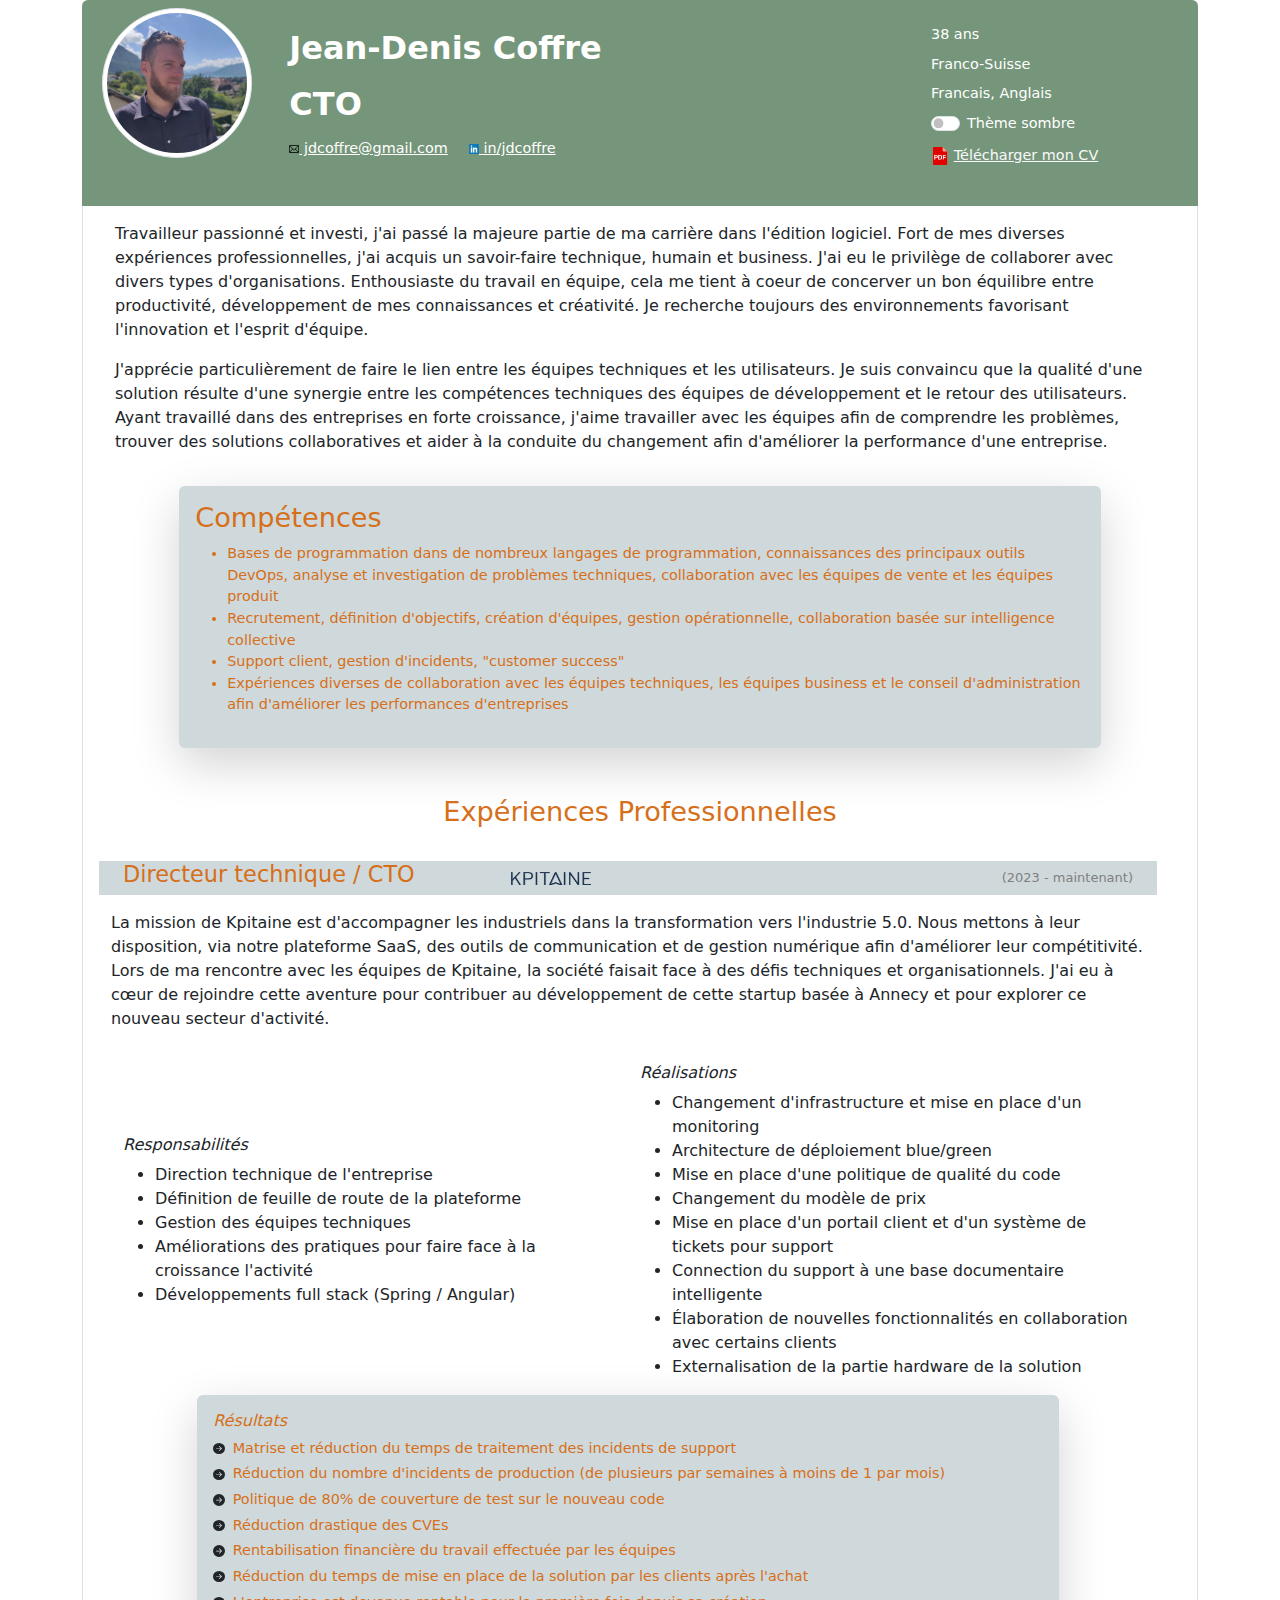
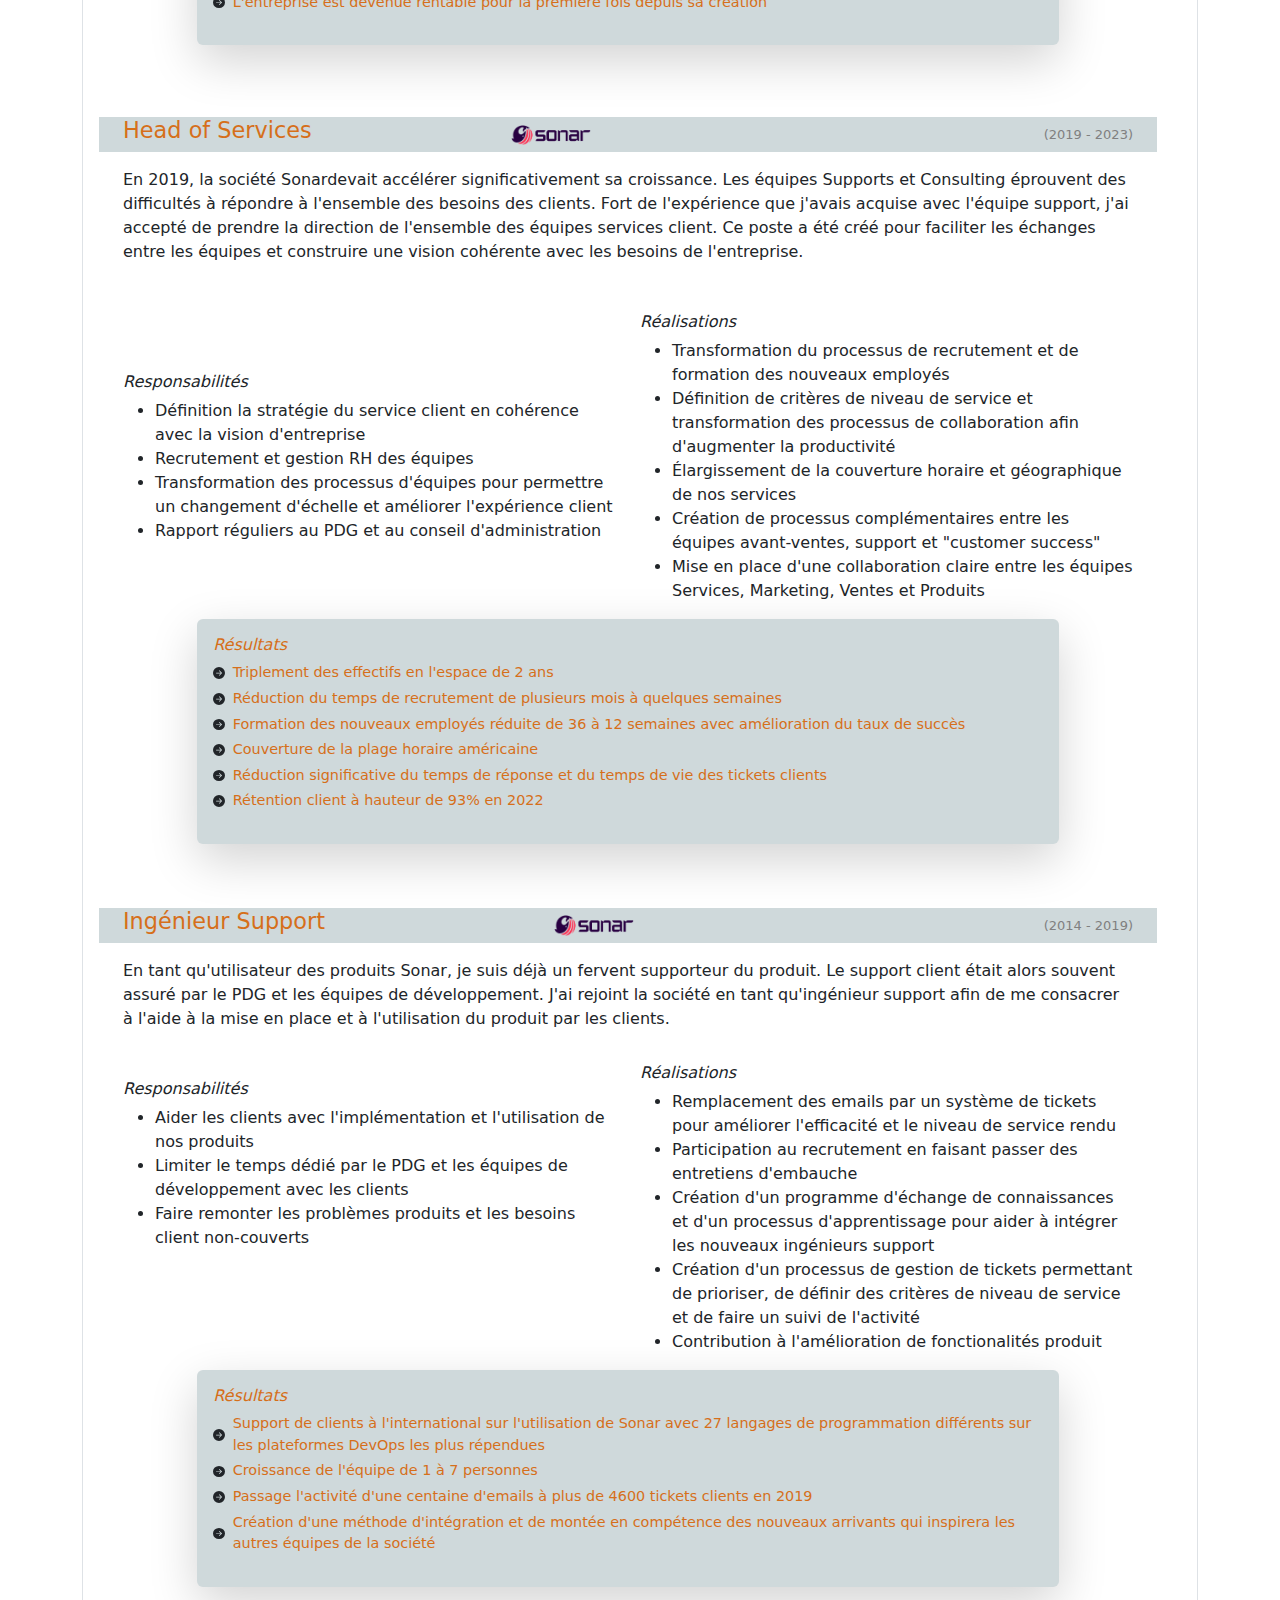
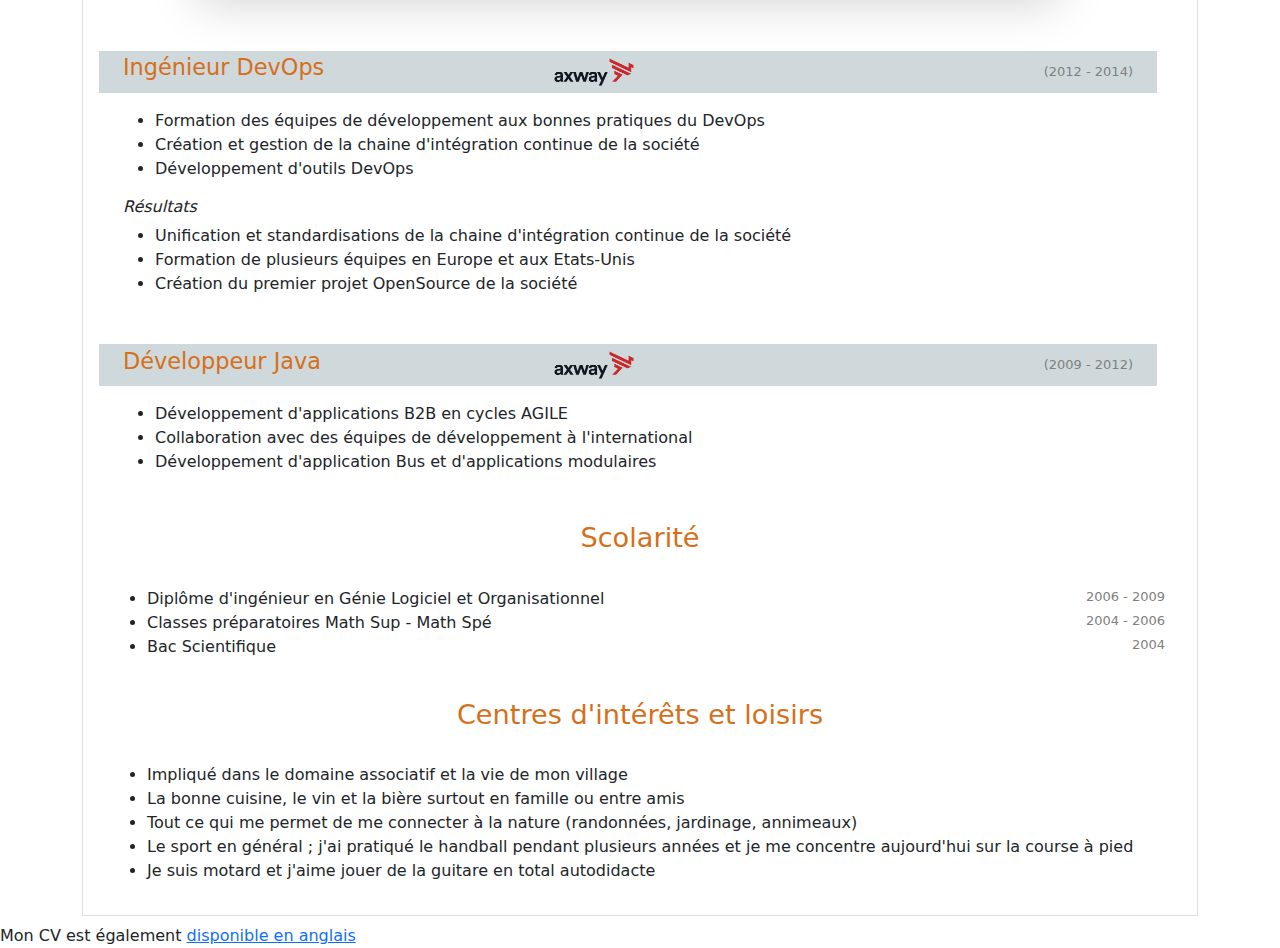
==== index_fr.html @ 88d8d5dc "Add downlad pdf version" ====
<!doctype html>
<html lang="fr">
    <head>
        <meta charset="utf-8">
        <meta name="viewport" content="width=device-width, initial-scale=1">
        <meta name="description" content="">
        <meta name="author" content="jdcoffre">
        <title>Jean-Denis COFFRE - CV</title>
        <link href="assets/dist/css/bootstrap.min.css" rel="stylesheet">
        <link href="jd.css" rel="stylesheet">
    </head>
    <body>

        <div id="resume" class="container">
            
            <!-- Contact informations -->
            <div id="header" class="container">
                <div id="contact-info" class="row p-2 rounded-top">
                    <div class="col-2 position-relative">
                        <img src="assets/img/jd.jpeg" class="rounded-pill float-start img-thumbnail " width="150" alt="..."/>
                    </div>
                    <div class="col-7 p-3">
                        <dl>
                            <dd style="font-size:2rem;"><b>Jean-Denis Coffre</b></dd>
                            <dd style="font-size:2rem;"><b>CTO</b></dd>
                            <dd><a href="mailto:jdcoffre@gmail.com" class="jd-inverted" style="font-size:.9rem"><img src="assets/img/email.png" style="width:10px"/> jdcoffre@gmail.com</a>&emsp;
                            <a href="http://fr.linkedin.com/in/jdcoffre/" class="jd-inverted" style="font-size:.9rem"><img src="assets/img/linkedin.png" style="width:10px"/> in/jdcoffre</a></dd>
                        </dl>
                    </div>
                    <div class="col-3 p-3" style="font-size:.9rem">
                        <dl>
                            <dd>38 ans</dd>
                            <dd>Franco-Suisse</dd>
                            <dd>Francais, Anglais</dd>
                            <dd>
                                <div class="form-check form-switch d-print-none">
                                    <input class="form-check-input" type="checkbox" role="switch" id="darkThemeSwitch">
                                    <label class="form-check-label" for="darkThemeSwitch">Thème sombre</label>
                                </div>
                            </dd>
                            <dd>
                                <a class="link-light d-print-none" href="assets/CV_JeanDenisCOFFRE_fr.pdf"><img src="assets/img/PDF_file_icon.svg.png" style="width:18px;margin-right:0.3rem;"/>Télécharger mon CV</a>
                            </dd>
                        </dl>
                    </div>
                </div>
            </div>

            <div id="content" class="border-start border-end border-bottom px-3">
                <!-- Career Plan -->
                <div class="row align-items-center p-3">
                    <div class="col-md">
                    <p class="text-break">
                        Travailleur passionné et investi, j'ai passé la majeure partie de ma carrière dans l'édition logiciel. Fort de mes diverses expériences professionnelles, j'ai acquis un savoir-faire technique, humain et business.
                        J'ai eu le privilège de collaborer avec divers types d'organisations. Enthousiaste du travail en équipe, cela me tient à coeur de concerver un bon équilibre entre productivité, développement de mes connaissances et créativité.
                        Je recherche toujours des environnements favorisant l'innovation et l'esprit d'équipe.
                    </p>
                    <p class="text-break">
                        J'apprécie particulièrement de faire le lien entre les équipes techniques et les utilisateurs. Je suis convaincu que la qualité d'une solution résulte d'une synergie entre les compétences techniques des équipes de développement et le retour des utilisateurs.
                        Ayant travaillé dans des entreprises en forte croissance, j'aime travailler avec les équipes afin de comprendre les problèmes, trouver des solutions collaboratives et aider à la conduite du changement afin d'améliorer la performance d'une entreprise.
                    </p>
                    </div>
                </div>

                <!--Skills -->
                <div class="row justify-content-center mb-3">
                    <div class="col-md-10 p-3 mb-4 shadow-lg rounded jd-emphase">
                    <h1>Compétences</h1>
                    <ul>
                        <li>Bases de programmation dans de nombreux langages de programmation, connaissances des principaux outils DevOps, analyse et investigation de problèmes techniques, collaboration avec les équipes de vente et les équipes produit</li>
                        <li>Recrutement, définition d'objectifs, création d'équipes, gestion opérationnelle, collaboration basée sur intelligence collective</li>
                        <li>Support client, gestion d'incidents, "customer success"</li>
                        <li>Expériences diverses de collaboration avec les équipes techniques, les équipes business et le conseil d'administration afin d'améliorer les performances d'entreprises</li>
                    </ul>
                    </div>
                </div>
                <div class="print-page-break"></div>

                <!-- Past Experiences -->
                <div class="row px-3">
                    <div class="col-md">
                        <div class="row p-2 text-center">
                            <h1>Expériences Professionnelles</h1>
                        </div>
                        <div class="row px-2 py-3">
                            <div class="row jd-emphase align-items-center">
                                <div class="col-md"><h2>Directeur technique / CTO</h2></div>
                                <div class="col-md"><img src="assets/img/kpitaine.png" class="img-fluid" width="80"/></div>
                                <div class="col-md-3 text-end jd-date">(2023 - maintenant)</div>
                            </div>
                            <div class="row py-3">
                                La mission de Kpitaine est d'accompagner les industriels dans la transformation vers l'industrie 5.0. Nous mettons à leur disposition, via notre plateforme SaaS, des outils de communication et de gestion numérique afin d'améliorer leur compétitivité.<br/>
                                Lors de ma rencontre avec les équipes de Kpitaine, la société faisait face à des défis techniques et organisationnels. J'ai eu à cœur de rejoindre cette aventure pour contribuer au développement de cette startup basée à Annecy et pour explorer ce nouveau secteur d'activité.
                            </div>
                            <div class="row align-items-center">
                            <div class="col-md">
                                <p>
                                <h3>Responsabilités</h3>
                                <ul>
                                    <li>Direction technique de l'entreprise</li>
                                    <li>Définition de feuille de route de la plateforme</li>
                                    <li>Gestion des équipes techniques</li>
                                    <li>Améliorations des pratiques pour faire face à la croissance l'activité</li>
                                    <li>Développements full stack (Spring / Angular)</li>
                                </ul>
                                <p>
                            </div>
                            <div class="col-md">
                                <p>
                                <h3>Réalisations</h3>
                                <ul>
                                    <li>Changement d'infrastructure et mise en place d'un monitoring</li>
                                    <li>Architecture de déploiement blue/green</li>
                                    <li>Mise en place d'une politique de qualité du code</li>
                                    <li>Changement du modèle de prix</li>
                                    <li>Mise en place d'un portail client et d'un système de tickets pour support</li>
                                    <li>Connection du support à une base documentaire intelligente</li>
                                    <li>Élaboration  de nouvelles fonctionnalités en collaboration avec certains clients</li>
                                    <li>Externalisation de la partie hardware de la solution</li>
                                </ul>
                                </p>
                            </div>
                            </div>
                            <div class="row justify-content-center">
                                <div class="col-md-10 shadow-lg p-3 mb-5 rounded jd-emphase">
                                    <h3>Résultats</h3>
                                    <ul class="icon-list ps-0">
                                        <li class="d-flex align-items-center mb-1">Matrise et réduction du temps de traitement des incidents de support</li>
                                        <li class="d-flex align-items-center mb-1">Réduction du nombre d'incidents de production (de plusieurs par semaines à moins de 1 par mois)</li>
                                        <li class="d-flex align-items-center mb-1">Politique de 80% de couverture de test sur le nouveau code</li>
                                        <li class="d-flex align-items-center mb-1">Réduction drastique des CVEs</li>
                                        <li class="d-flex align-items-center mb-1">Rentabilisation financière du travail effectuée par les équipes</li>
                                        <li class="d-flex align-items-center mb-1">Réduction du temps de mise en place de la solution par les clients après l'achat</li>
                                        <li class="d-flex align-items-center mb-1">L'entreprise est devenue rentable pour la première fois depuis sa création</li>
                                    </ul>
                                </div>
                            </div>
                        </div>
                        <div class="print-page-break"></div>

                        <div class="row p-2">
                            <div class="row jd-emphase align-items-center">
                                <div class="col-md"><h2>Head of Services</h2></div>
                                <div class="col-md"><img src="assets/img/sonar.png" class="img-fluid" width="80"/></div>
                                <div class="col-md-3 text-end jd-date">(2019 - 2023)</div>
                            </div>
                            <div class="row py-3">
                            <p>
                                En 2019, la société Sonardevait accélérer significativement sa croissance. Les équipes Supports et Consulting éprouvent des difficultés à répondre à l'ensemble des besoins des clients.
                                Fort de l'expérience que j'avais acquise avec l'équipe support, j'ai accepté de prendre la direction de l'ensemble des équipes services client. Ce poste a été créé pour faciliter les échanges entre les équipes et construire une vision cohérente avec les besoins de l'entreprise.
                            </p>
                            </div>
                            <div class="row align-items-center">
                            <div class="col-md">
                                <p><h3>Responsabilités</h3>
                                <ul>
                                    <li>Définition la stratégie du service client en cohérence avec la vision d'entreprise</li>
                                    <li>Recrutement et gestion RH des équipes</li>
                                    <li>Transformation des processus d'équipes pour permettre un changement d'échelle et améliorer l'expérience client</li>
                                    <li>Rapport réguliers au PDG et au conseil d'administration</li>
                                </ul>
                                <p>
                            </div>
                            <div class="col-md">
                                <p><h3>Réalisations</h3>
                                <ul>
                                    <li>Transformation du processus de recrutement et de formation des nouveaux employés</li>
                                    <li>Définition de critères de niveau de service et transformation des processus de collaboration afin d'augmenter la productivité</li>
                                    <li>Élargissement de la couverture horaire et géographique de nos services</li>
                                    <li>Création de processus complémentaires entre les équipes avant-ventes, support et "customer success"</li>
                                    <li>Mise en place d'une collaboration claire entre les équipes Services, Marketing, Ventes et Produits</li>
                                </ul>
                                </p>
                            </div>
                            </div>
                            <div class="row justify-content-center">
                            <div class="col-md-10 shadow-lg p-3 mb-5 rounded jd-emphase">
                                <h3>Résultats</h3>
                                <ul class="icon-list ps-0">
                                    <li class="d-flex align-items-center mb-1">Triplement des effectifs en l'espace de 2 ans</li>
                                    <li class="d-flex align-items-center mb-1">Réduction du temps de recrutement de plusieurs mois à quelques semaines</li>
                                    <li class="d-flex align-items-center mb-1">Formation des nouveaux employés réduite de 36 à 12 semaines avec amélioration du taux de succès</li>
                                    <li class="d-flex align-items-center mb-1">Couverture de la plage horaire américaine</li>
                                    <li class="d-flex align-items-center mb-1">Réduction significative du temps de réponse et du temps de vie des tickets clients</li>
                                    <li class="d-flex align-items-center mb-1">Rétention client à hauteur de 93% en 2022</li>
                                </ul>
                            </div>
                            </div>
                        </div>
                        <div class="print-page-break"></div>

                        <div class="row p-2">
                            <div class="row jd-emphase align-items-center">
                                <div class="col-md-5"><h2>Ingénieur Support</h2></div>
                                <div class="col-md"><img src="assets/img/sonar.png" class="img-fluid" width="80"/></div>
                                <div class="col-md-3 text-end jd-date">(2014 - 2019)</div>
                            </div>
                            <div class="row py-3">
                                <p>
                                En tant qu'utilisateur des produits Sonar, je suis déjà un fervent supporteur du produit. Le support client était alors souvent assuré par le PDG et les équipes de développement.
                                J'ai rejoint la société en tant qu'ingénieur support afin de me consacrer à l'aide à la mise en place et à l'utilisation du produit par les clients.
                                </p>
                            </div>
                            <div class="row">
                                <div class="col-md">
                                <p>
                                    <h3>Responsabilités</h3>
                                    <ul>
                                    <li>Aider les clients avec l'implémentation et l'utilisation de nos produits</li>
                                    <li>Limiter le temps dédié par le PDG et les équipes de développement avec les clients</li>
                                    <li>Faire remonter les problèmes produits et les besoins client non-couverts</li>
                                    </ul>
                                </p>
                                </div>
                                <div class="col-md">
                                <h3>Réalisations</h3>
                                <ul>
                                    <li>Remplacement des emails par un système de tickets pour améliorer l'efficacité et le niveau de service rendu</li>
                                    <li>Participation au recrutement en faisant passer des entretiens d'embauche</li>
                                    <li>Création d'un programme d'échange de connaissances et d'un processus d'apprentissage pour aider à intégrer les nouveaux ingénieurs support</li>
                                    <li>Création d'un processus de gestion de tickets permettant de prioriser, de définir des critères de niveau de service et de faire un suivi de l'activité</li>
                                    <li>Contribution à l'amélioration de fonctionalités produit</li>
                                </ul>
                                </div>
                            </div>
                            <div class="row justify-content-center">
                                <div class="col-md-10 shadow-lg p-3 mb-5 rounded jd-emphase">
                                    <h3>Résultats</h3>
                                    <ul class="icon-list ps-0">
                                        <li class="d-flex align-items-center mb-1">Support de clients à l'international sur l'utilisation de Sonar avec 27 langages de programmation différents sur les plateformes DevOps les plus répendues</li>
                                        <li class="d-flex align-items-center mb-1">Croissance de l'équipe de 1 à 7 personnes</li>
                                        <li class="d-flex align-items-center mb-1">Passage l'activité d'une centaine d'emails à plus de 4600 tickets clients en 2019</li>
                                        <li class="d-flex align-items-center mb-1">Création d'une méthode d'intégration et de montée en compétence des nouveaux arrivants qui inspirera les autres équipes de la société</li>
                                    </ul>
                                </div>
                            </div>
                        </div>
                        <div class="print-page-break"></div>

                        <div class="row p-2">
                            <div class="row jd-emphase align-items-center">
                                <div class="col-md-5"><h2>Ingénieur DevOps</h2></div>
                                <div class="col-md"><img src="assets/img/axway.png" class="img-fluid" width="80"/></div>
                                <div class="col-md-3 text-end jd-date">(2012 - 2014)</div>
                            </div>
                            <div class="row py-3">
                                <div class="col-md">
                                    <ul>
                                        <li>Formation des équipes de développement aux bonnes pratiques du DevOps</li>
                                        <li>Création et gestion de la chaine d'intégration continue de la société</li>
                                        <li>Développement d'outils DevOps</li>
                                    </ul>
                                    <h3>Résultats</h3>
                                    <ul>
                                        <li>Unification et standardisations de la chaine d'intégration continue de la société</li>
                                        <li>Formation de plusieurs équipes en Europe et aux Etats-Unis</li>
                                        <li>Création du premier projet OpenSource de la société</li>
                                    </ul>
                                </div>
                            </div>
                        </div>
                        <div class="row p-2">
                            <div class="row jd-emphase align-items-center">
                                <div class="col-md-5"><h2>Développeur Java</h2></div>
                                <div class="col-md"><img src="assets/img/axway.png" class="img-fluid" width="80"/></div>
                                <div class="col-md-3 text-end jd-date">(2009 - 2012)</div>
                            </div>
                            <div class="row py-3">
                                <div class="col-md">
                                    <ul>
                                        <li>Développement d'applications B2B en cycles AGILE</li>
                                        <li>Collaboration avec des équipes de développement à l'international</li>
                                        <li>Développement d'application Bus et d'applications modulaires</li>
                                    </ul>
                                </div>
                            </div>
                        </div>
                    </div>
                </div>

                <!-- Education -->
                <div class="row px-3">
                    <div class="col-md">
                        <div class="row p-2 text-center">
                            <h1>Scolarité</h1>
                        </div>
                        <div class="row py-3">
                            <div class="col-md">
                                <ul>
                                    <li>
                                    <div class="row">
                                        <div class="col-md-9">Diplôme d'ingénieur en Génie Logiciel et Organisationnel</div>
                                        <div class="col-md-3 text-end jd-date">2006 - 2009</div>
                                    </div>
                                    </li>
                                    <li>
                                    <div class="row">
                                        <div class="col-md-9">Classes préparatoires Math Sup - Math Spé</div>
                                        <div class="col-md-3 text-end jd-date">2004 - 2006</div>
                                    </div>
                                    </li>
                                    <li>
                                    <div class="row">
                                        <div class="col-md-9">Bac Scientifique</div>
                                        <div class="col-md-3 text-end jd-date">2004</div>
                                    </div>
                                    </li>
                                </ul>
                            </div>
                        </div>
                    </div>
                </div>

                <!-- About me -->
                <div class="row px-3">
                    <div class="col-md">
                        <div class="row p-2 text-center">
                            <h1>Centres d'intérêts et loisirs</h1>
                        </div>
                        <div class="row py-3">
                            <div class="col-md">
                                <ul>
                                    <li>Impliqué dans le domaine associatif et la vie de mon village</li>
                                    <li>La bonne cuisine, le vin et la bière surtout en famille ou entre amis</li>
                                    <li>Tout ce qui me permet de me connecter à la nature (randonnées, jardinage, annimeaux)</li>
                                    <li>Le sport en général ; j'ai pratiqué le handball pendant plusieurs années et je me concentre aujourd'hui sur la course à pied</li>
                                    <li>Je suis motard et j'aime jouer de la guitare en total autodidacte</li>
                                </ul>
                            </div>
                        </div>
                    </div>
                </div>
            </div>
        </div>

        <footer class="pt-2 d-print-none">
            Mon CV est également <a href="https://jdcoffre.github.io">disponible en anglais</a><br/>
          </footer>
        <script src="jd.js"></script>
    </body>
</html>
---- jd.css ----
#contact-info{
  background-color: #75967A;
  color: white;
}
.jd-inverted{
  color: white;
}
.jd-emphase{
  background-color: #CFD9DB;
  color: #d66f1a;
  font-size: .9rem;
}
.jd-date{
  color: grey;
  font-size: small;
}
h1{
  color: #d66f1a;
  font-size: 1.7rem;
}
h2{
  color: #d66f1a;
  font-size: 1.4rem;
}
h3{
  font-size: 1rem;
  font-style: oblique;
}
a:link .jd-inverted {
  color: white;
}
.icon-list li::before {
  display: block;
  flex-shrink: 0;
  width: .8em;
  height: .8em;
  margin-right: .5rem;
  content: "";
  background: url("data:image/svg+xml,%3Csvg xmlns='http://www.w3.org/2000/svg' fill='%23212529' viewBox='0 0 16 16'%3E%3Cpath d='M8 0a8 8 0 1 1 0 16A8 8 0 0 1 8 0zM4.5 7.5a.5.5 0 0 0 0 1h5.793l-2.147 2.146a.5.5 0 0 0 .708.708l3-3a.5.5 0 0 0 0-.708l-3-3a.5.5 0 1 0-.708.708L10.293 7.5H4.5z'/%3E%3C/svg%3E") no-repeat center center / 100% auto;
}
@media print {
  body { 
    padding: 0px;
    margin: 0px;
  }
  #header{
    max-width: 100%;
    width: 100%;
    margin: 0px;
    padding: 0px;
  }
  #resume{
    max-width: 100%;
    width: 100%;
  }
  #content{
    border: none !important;;
  }
  .print-page-break {
    page-break-before: always;
    margin-bottom: 4rem;
  }
}
@page {
  size: A4 paysage; 
  margin: 0cm; 
}
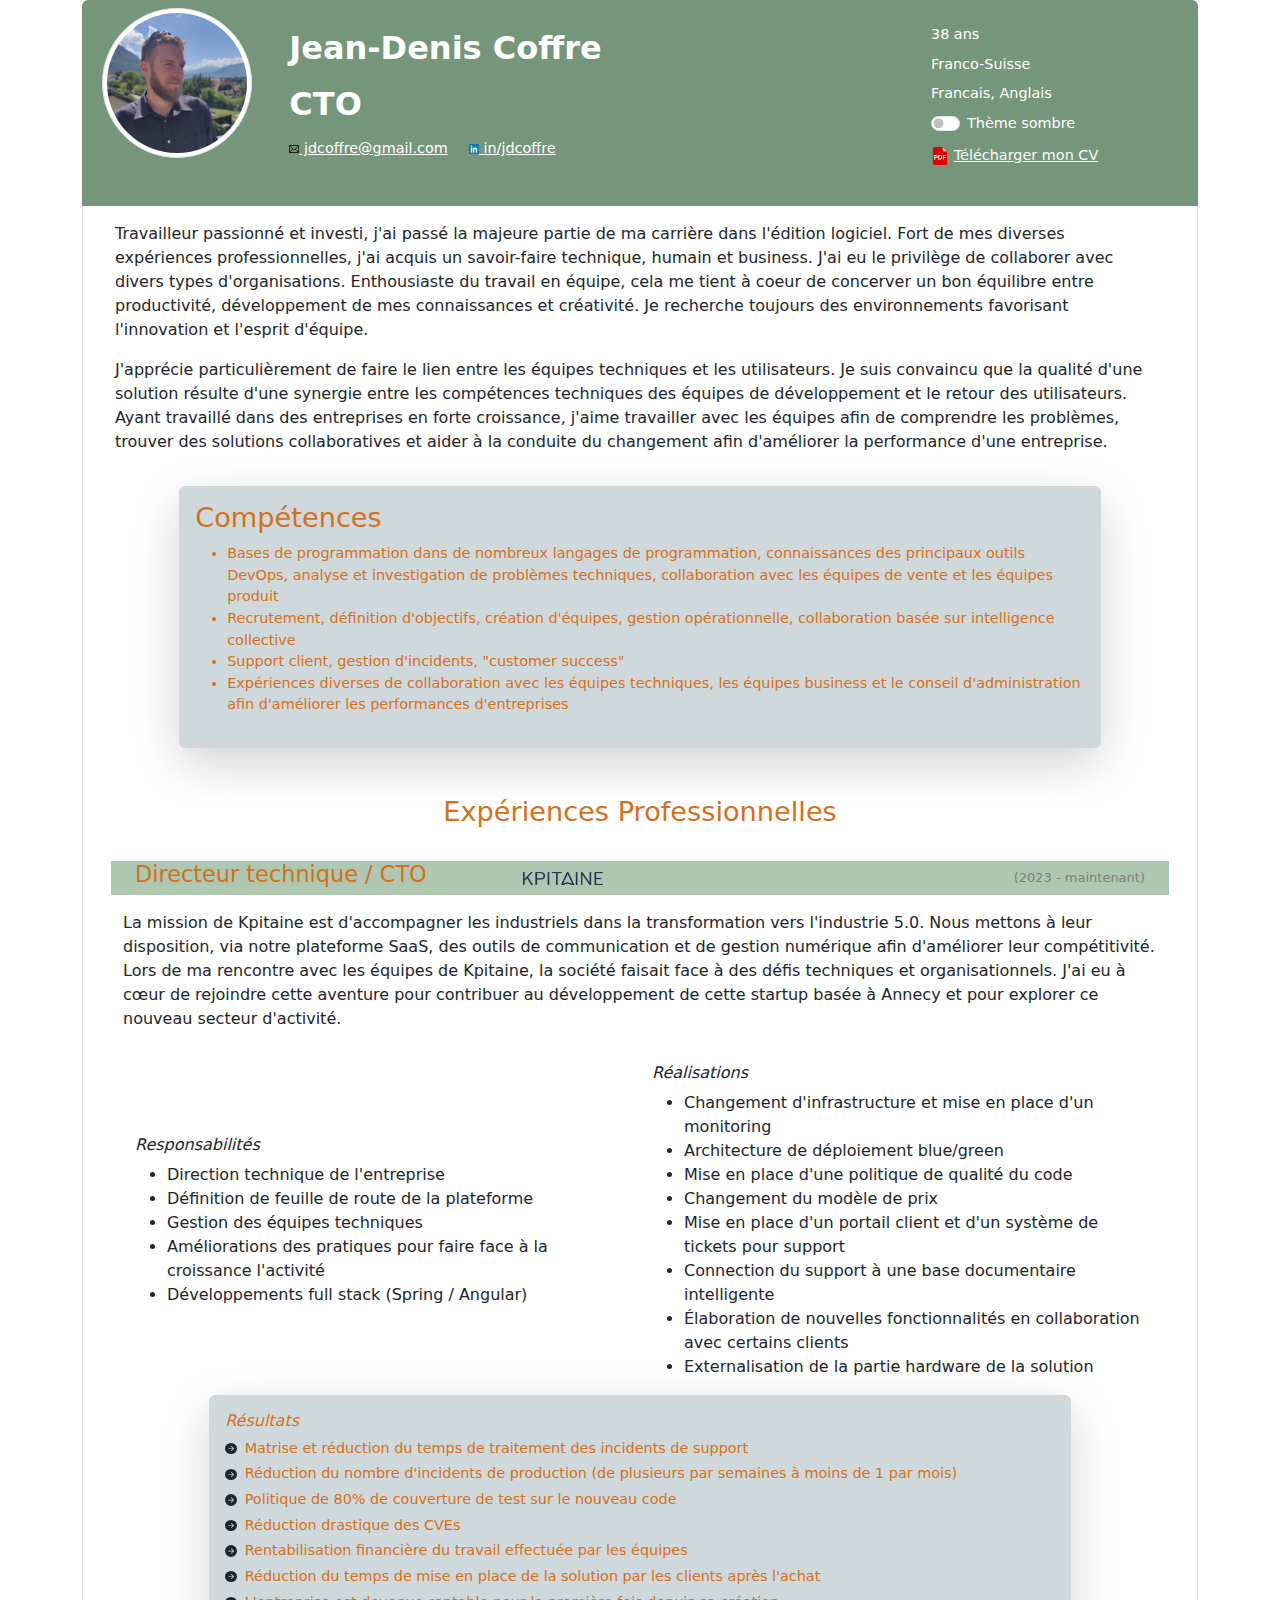
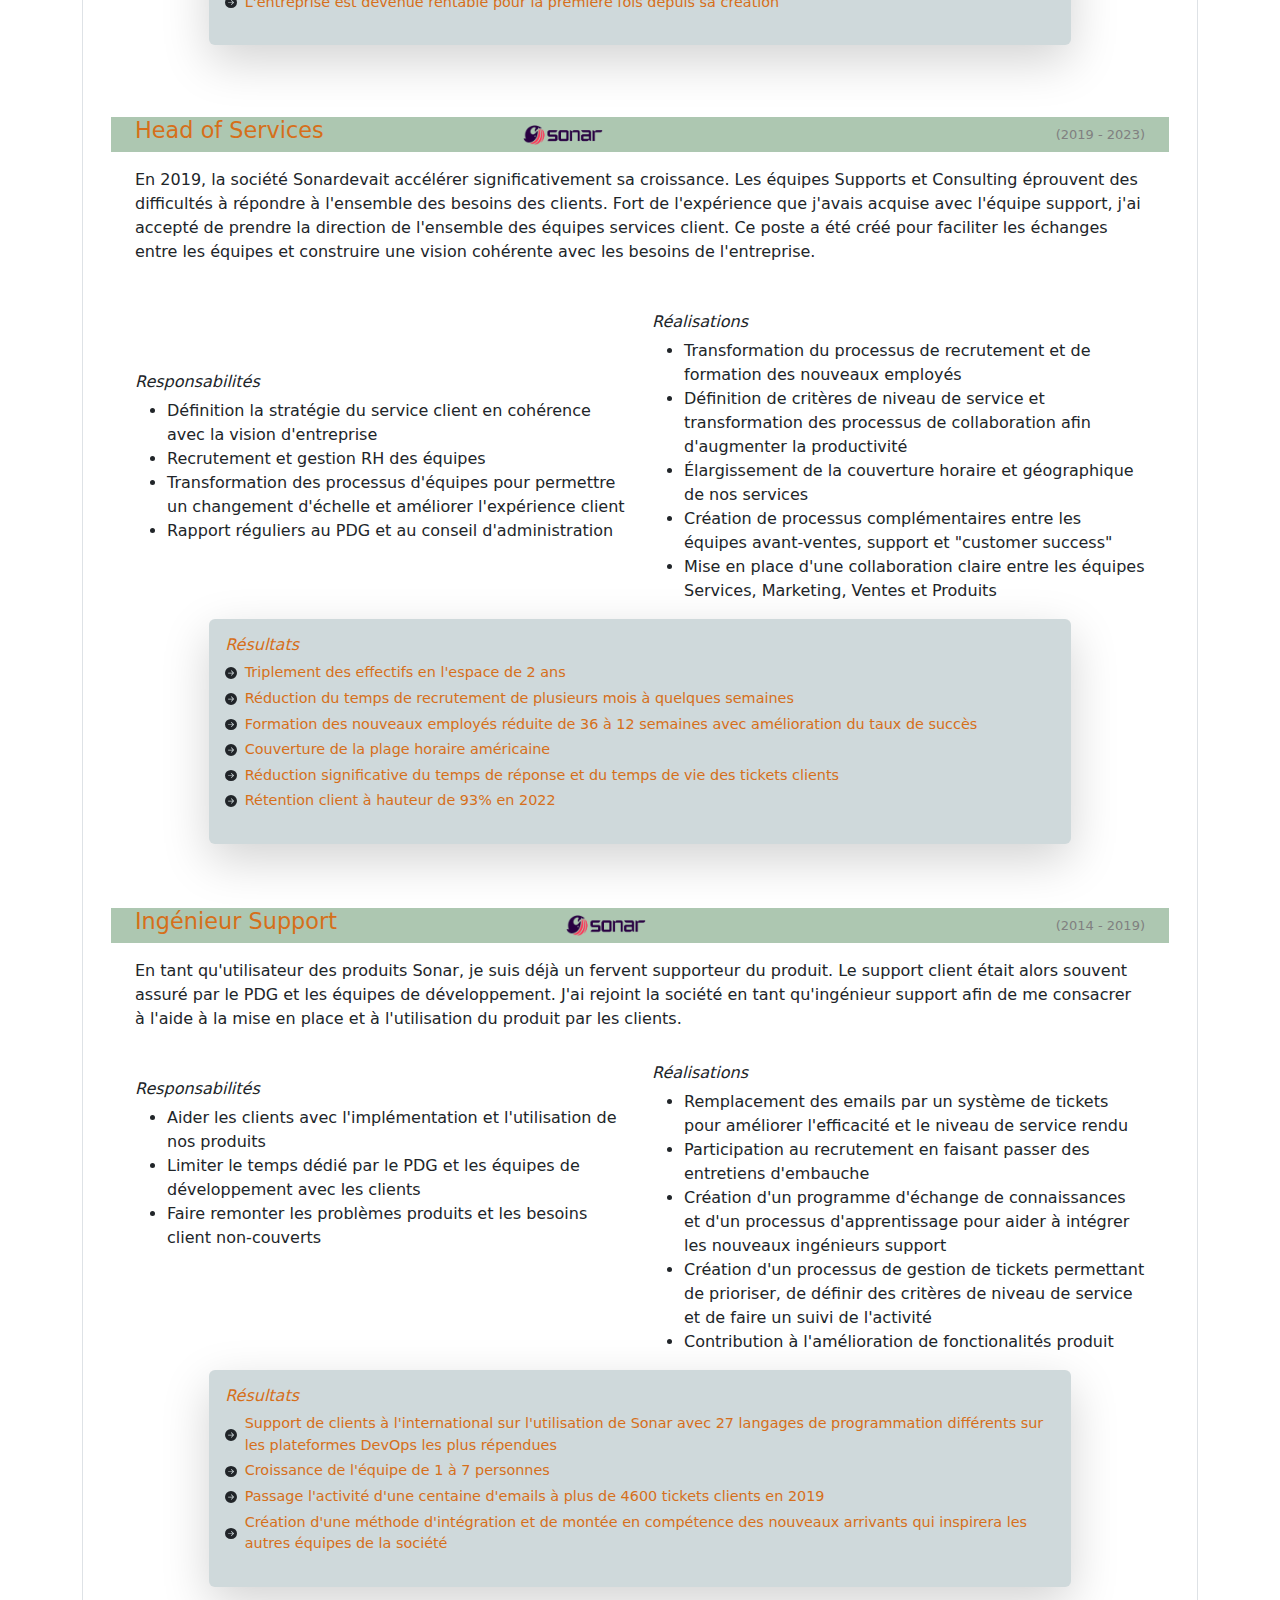
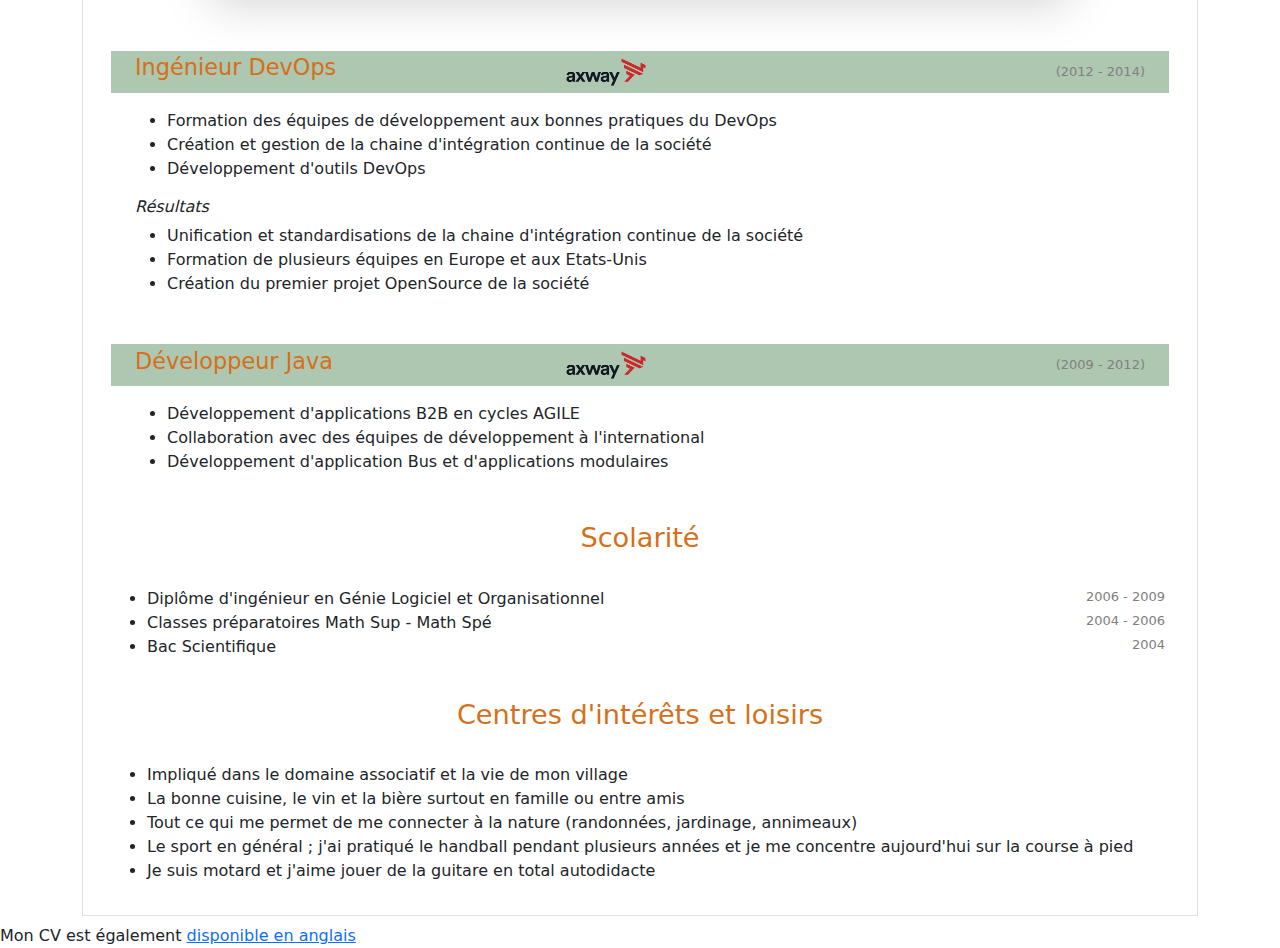
==== commit a400ef09: "Improve titles visibility" ====
--- a/index_fr.html
+++ b/index_fr.html
@@ -82,8 +82,8 @@
                         <div class="row p-2 text-center">
                             <h1>Expériences Professionnelles</h1>
                         </div>
-                        <div class="row px-2 py-3">
-                            <div class="row jd-emphase align-items-center">
+                        <div class="row justify-content-center px-2 py-3">
+                            <div class="row jd-title align-items-center">
                                 <div class="col-md"><h2>Directeur technique / CTO</h2></div>
                                 <div class="col-md"><img src="assets/img/kpitaine.png" class="img-fluid" width="80"/></div>
                                 <div class="col-md-3 text-end jd-date">(2023 - maintenant)</div>
@@ -138,8 +138,8 @@
                         </div>
                         <div class="print-page-break"></div>
 
-                        <div class="row p-2">
-                            <div class="row jd-emphase align-items-center">
+                        <div class="row justify-content-center p-2">
+                            <div class="row jd-title align-items-center">
                                 <div class="col-md"><h2>Head of Services</h2></div>
                                 <div class="col-md"><img src="assets/img/sonar.png" class="img-fluid" width="80"/></div>
                                 <div class="col-md-3 text-end jd-date">(2019 - 2023)</div>
@@ -189,8 +189,8 @@
                         </div>
                         <div class="print-page-break"></div>
 
-                        <div class="row p-2">
-                            <div class="row jd-emphase align-items-center">
+                        <div class="row justify-content-center p-2">
+                            <div class="row jd-title align-items-center">
                                 <div class="col-md-5"><h2>Ingénieur Support</h2></div>
                                 <div class="col-md"><img src="assets/img/sonar.png" class="img-fluid" width="80"/></div>
                                 <div class="col-md-3 text-end jd-date">(2014 - 2019)</div>
@@ -237,8 +237,8 @@
                         </div>
                         <div class="print-page-break"></div>
 
-                        <div class="row p-2">
-                            <div class="row jd-emphase align-items-center">
+                        <div class="row justify-content-center p-2">
+                            <div class="row jd-title align-items-center">
                                 <div class="col-md-5"><h2>Ingénieur DevOps</h2></div>
                                 <div class="col-md"><img src="assets/img/axway.png" class="img-fluid" width="80"/></div>
                                 <div class="col-md-3 text-end jd-date">(2012 - 2014)</div>
@@ -259,8 +259,8 @@
                                 </div>
                             </div>
                         </div>
-                        <div class="row p-2">
-                            <div class="row jd-emphase align-items-center">
+                        <div class="row justify-content-center p-2">
+                            <div class="row jd-title align-items-center">
                                 <div class="col-md-5"><h2>Développeur Java</h2></div>
                                 <div class="col-md"><img src="assets/img/axway.png" class="img-fluid" width="80"/></div>
                                 <div class="col-md-3 text-end jd-date">(2009 - 2012)</div>
--- a/jd.css
+++ b/jd.css
@@ -7,6 +7,11 @@
 }
 .jd-emphase{
   background-color: #CFD9DB;
+  color: #d66f1a;
+  font-size: .9rem;
+}
+.jd-title{
+  background-color: #adc7b1;
   color: #d66f1a;
   font-size: .9rem;
 }
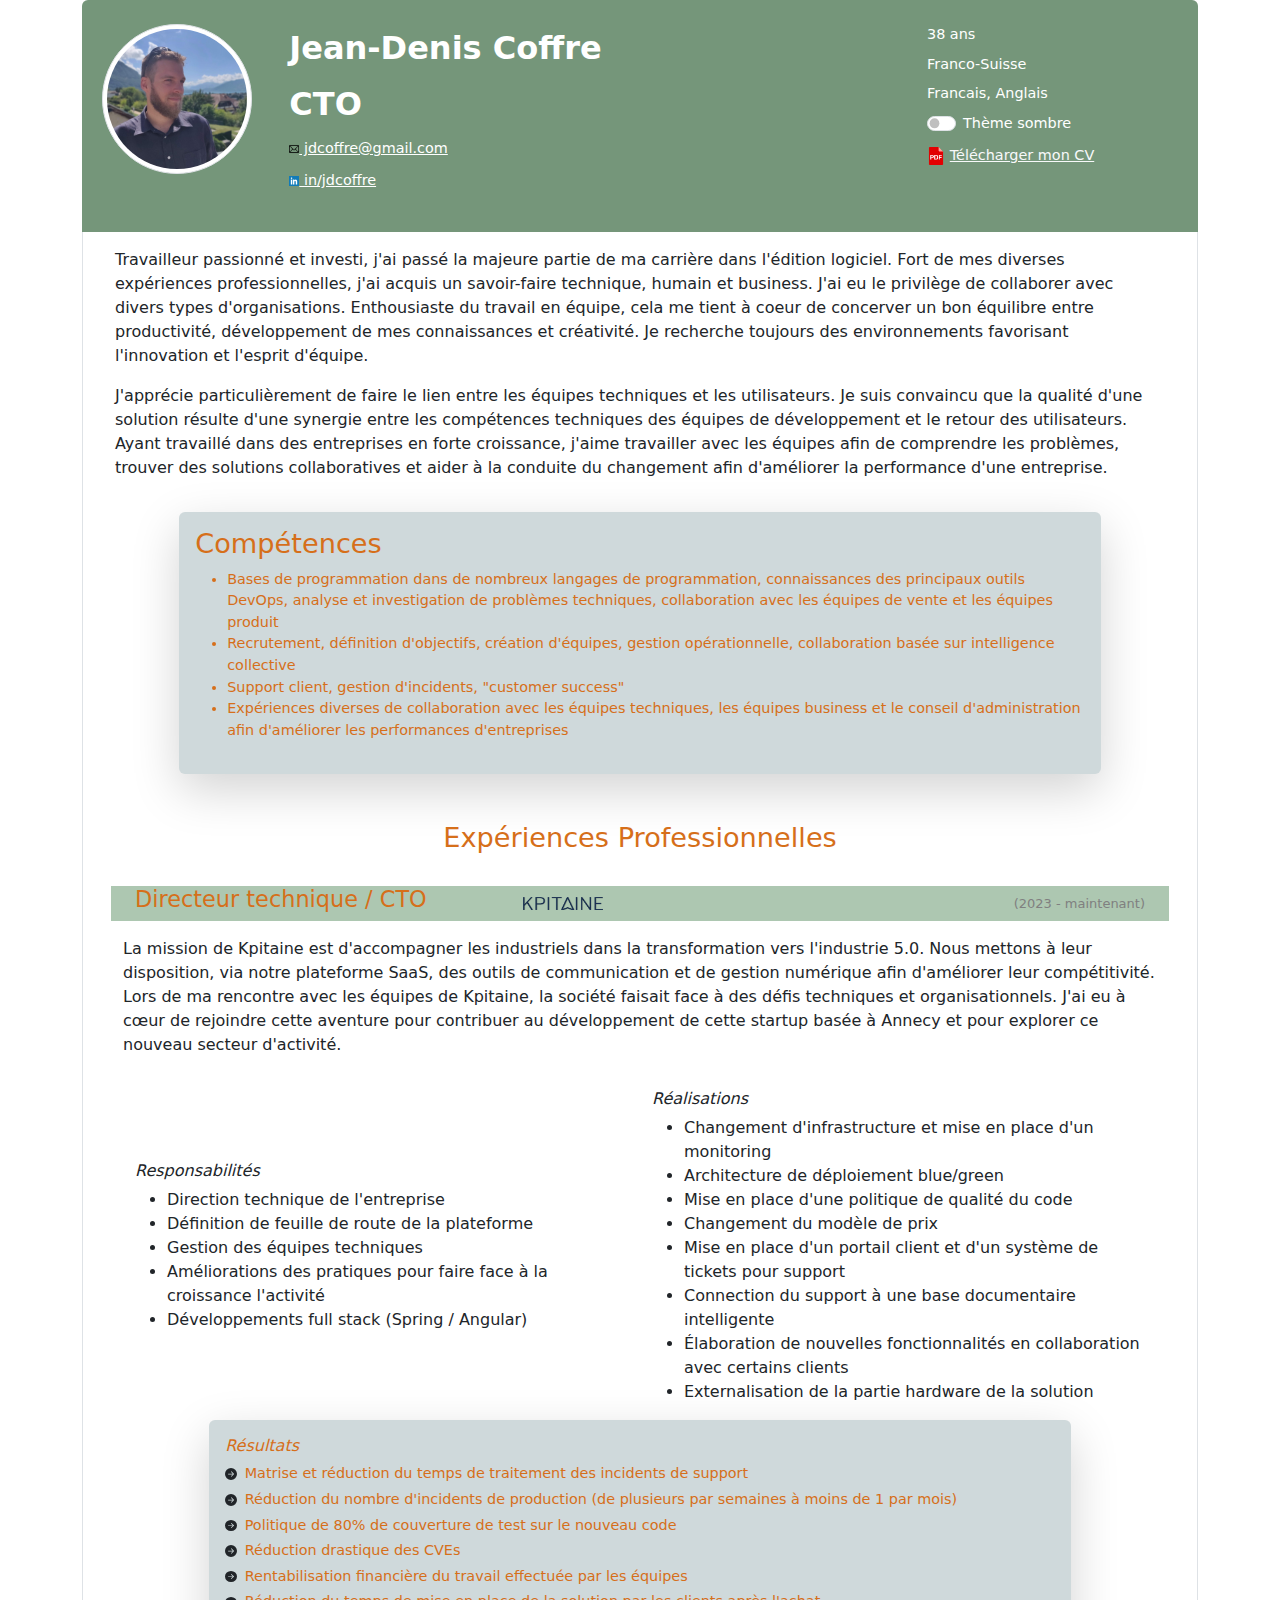
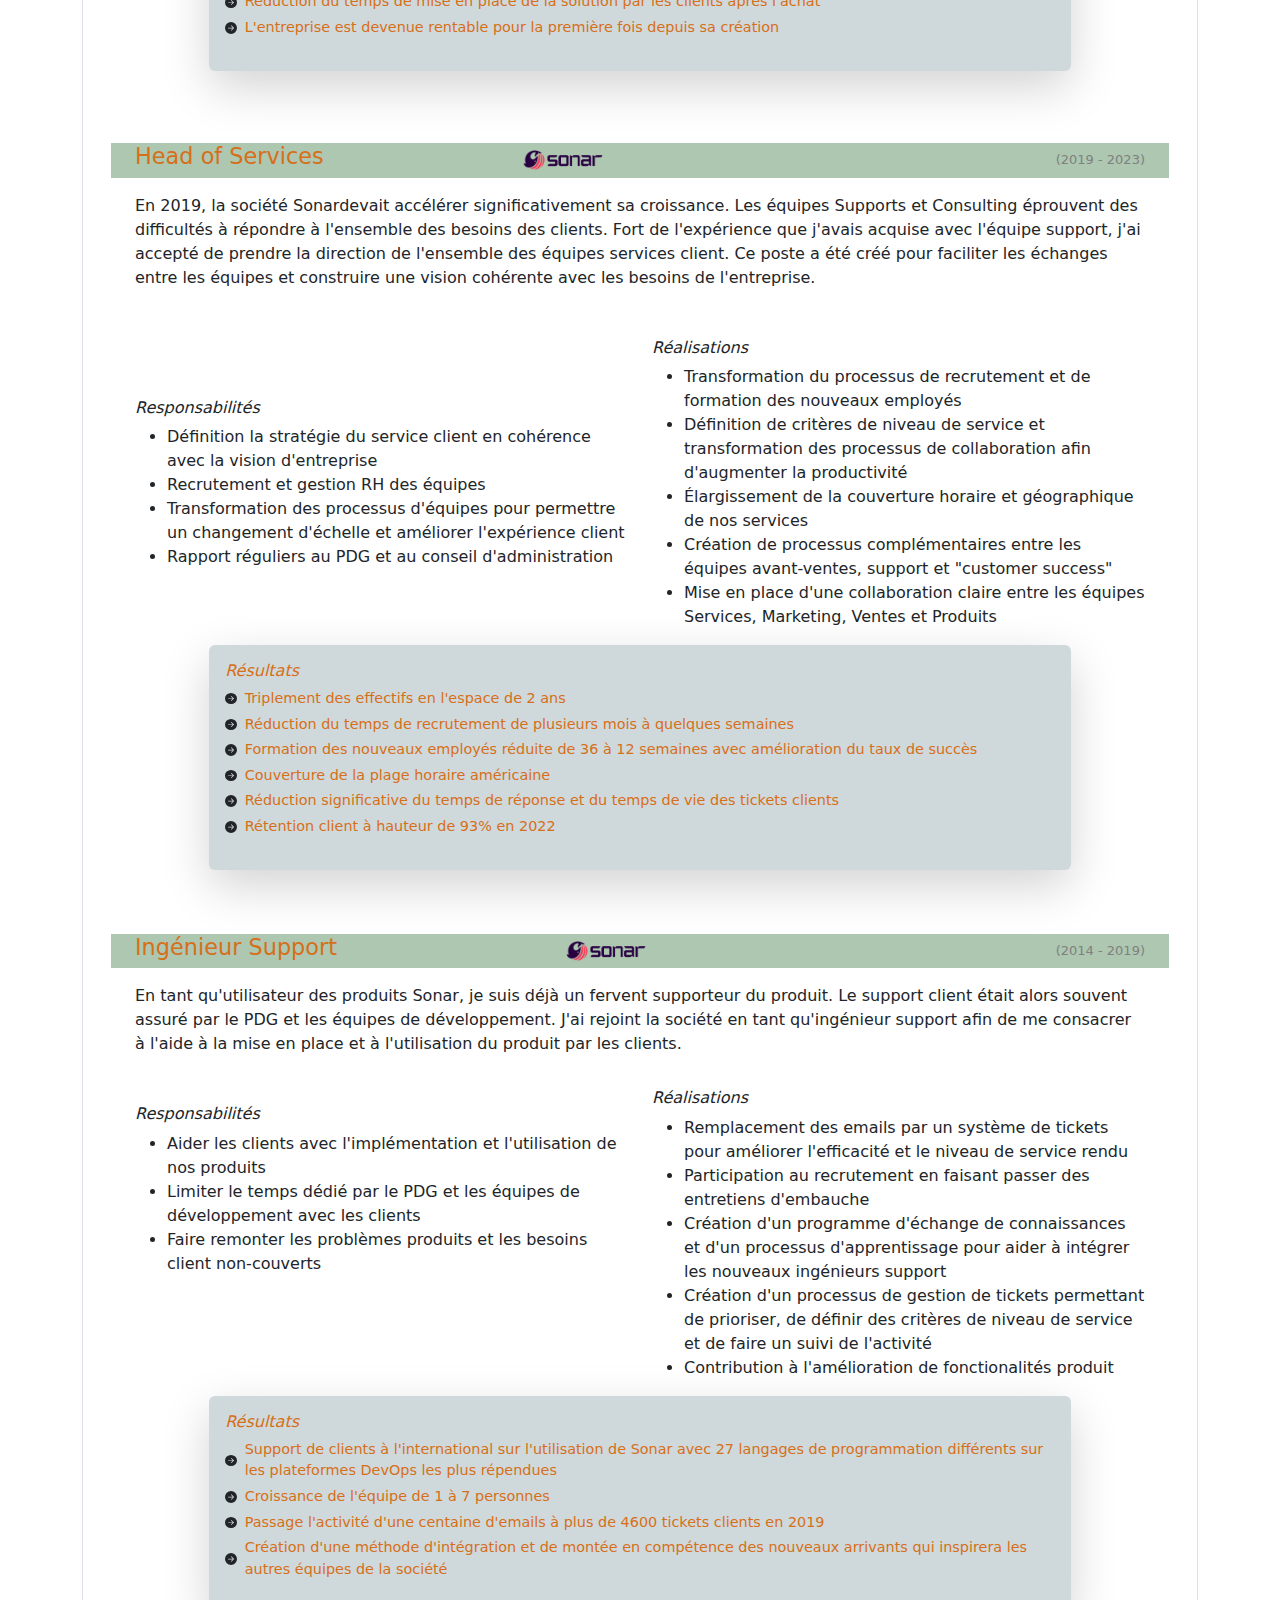
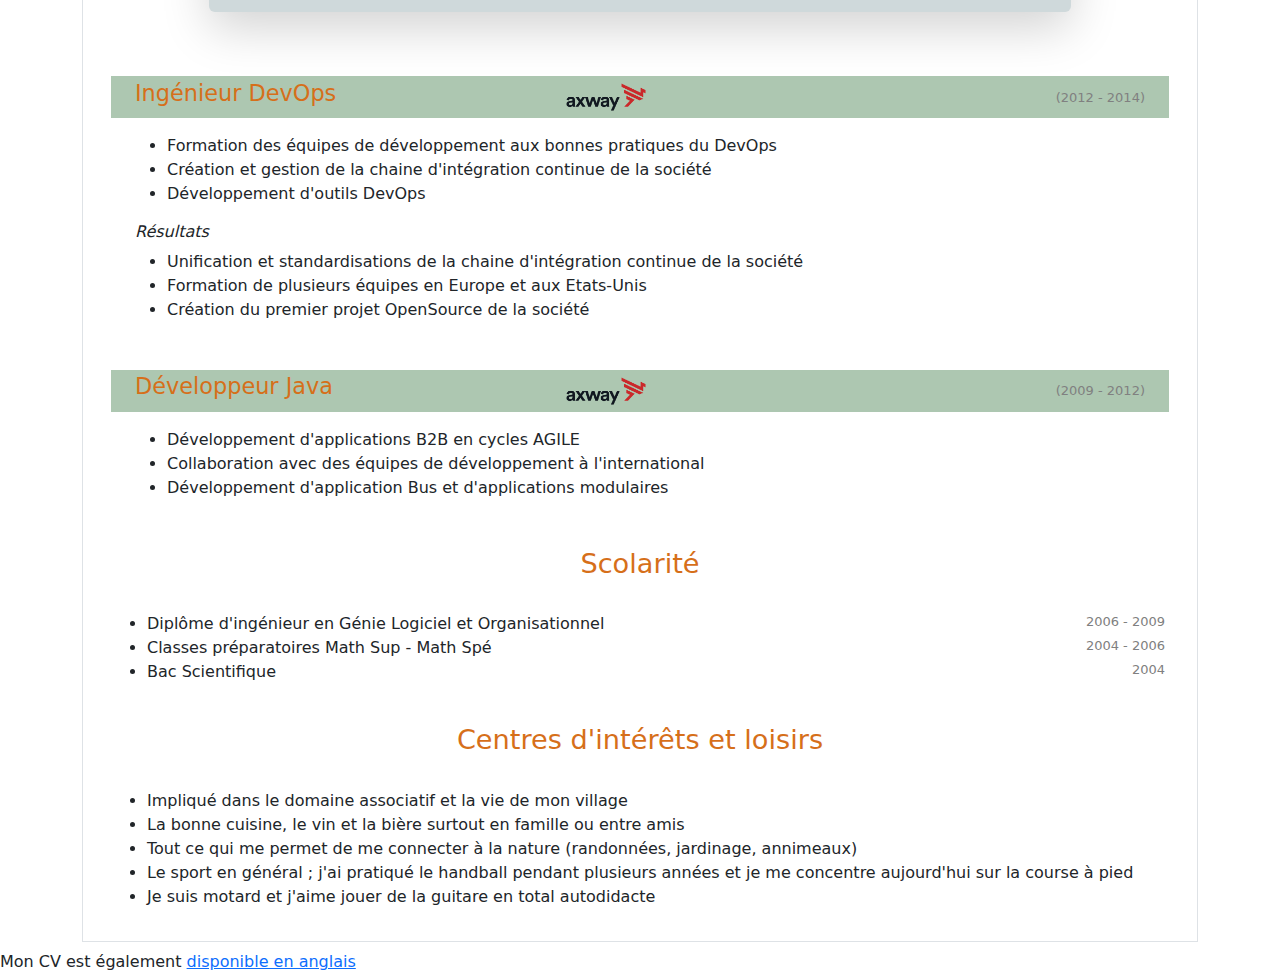
==== commit 2167016e: "Improve header on smartphones" ====
--- a/index_fr.html
+++ b/index_fr.html
@@ -16,18 +16,18 @@
             <!-- Contact informations -->
             <div id="header" class="container">
                 <div id="contact-info" class="row p-2 rounded-top">
-                    <div class="col-2 position-relative">
-                        <img src="assets/img/jd.jpeg" class="rounded-pill float-start img-thumbnail " width="150" alt="..."/>
+                    <div class="col-2 d-none d-sm-none d-md-none d-lg-block pt-3">
+                        <img src="assets/img/jd.jpeg" class="rounded-pill img-thumbnail" width="150"/>
                     </div>
                     <div class="col-7 p-3">
                         <dl>
                             <dd style="font-size:2rem;"><b>Jean-Denis Coffre</b></dd>
                             <dd style="font-size:2rem;"><b>CTO</b></dd>
-                            <dd><a href="mailto:jdcoffre@gmail.com" class="jd-inverted" style="font-size:.9rem"><img src="assets/img/email.png" style="width:10px"/> jdcoffre@gmail.com</a>&emsp;
-                            <a href="http://fr.linkedin.com/in/jdcoffre/" class="jd-inverted" style="font-size:.9rem"><img src="assets/img/linkedin.png" style="width:10px"/> in/jdcoffre</a></dd>
+                            <dd><a href="mailto:jdcoffre@gmail.com" class="jd-inverted" style="font-size:.9rem"><img src="assets/img/email.png" style="width:10px"/> jdcoffre@gmail.com</a></dd>
+                            <dd><a href="http://fr.linkedin.com/in/jdcoffre/" class="jd-inverted" style="font-size:.9rem"><img src="assets/img/linkedin.png" style="width:10px"/> in/jdcoffre</a></dd>
                         </dl>
                     </div>
-                    <div class="col-3 p-3" style="font-size:.9rem">
+                    <div class="col-3 pt-3 d-none d-sm-block" style="font-size:.9rem">
                         <dl>
                             <dd>38 ans</dd>
                             <dd>Franco-Suisse</dd>
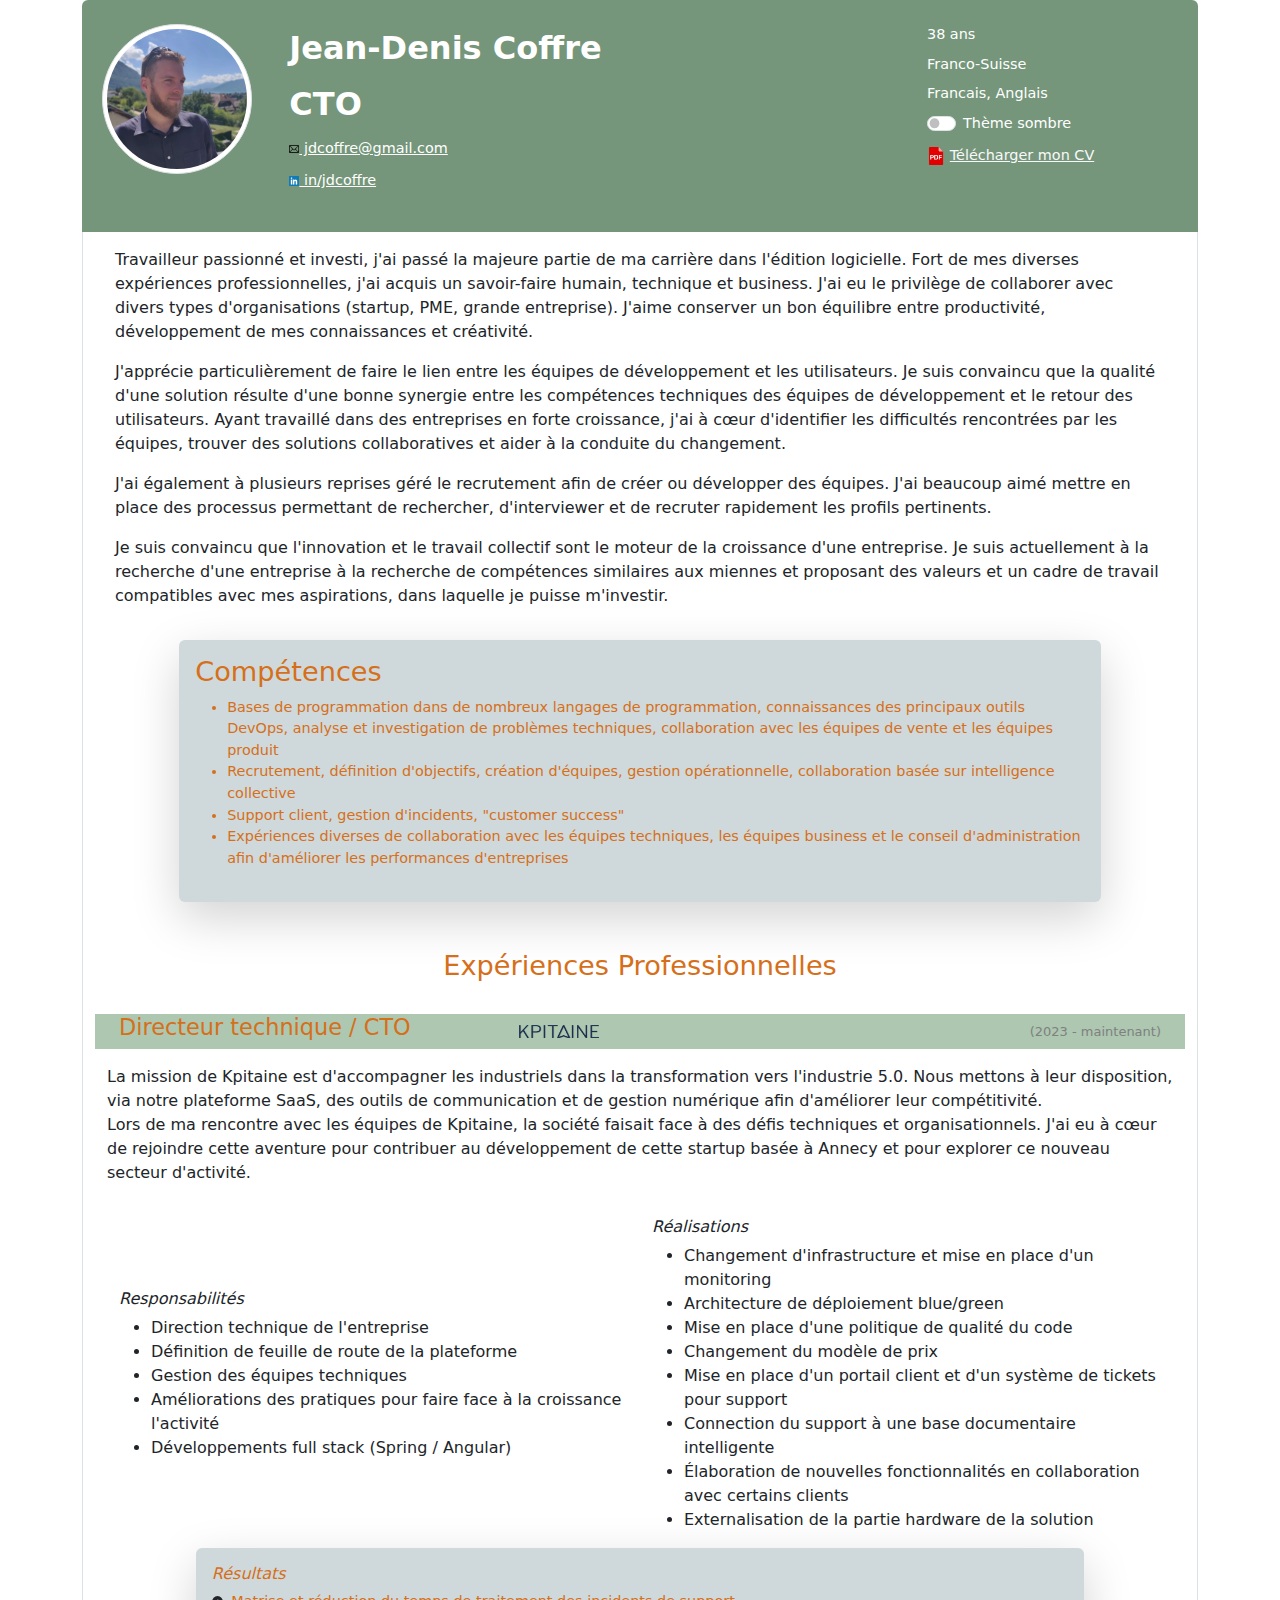
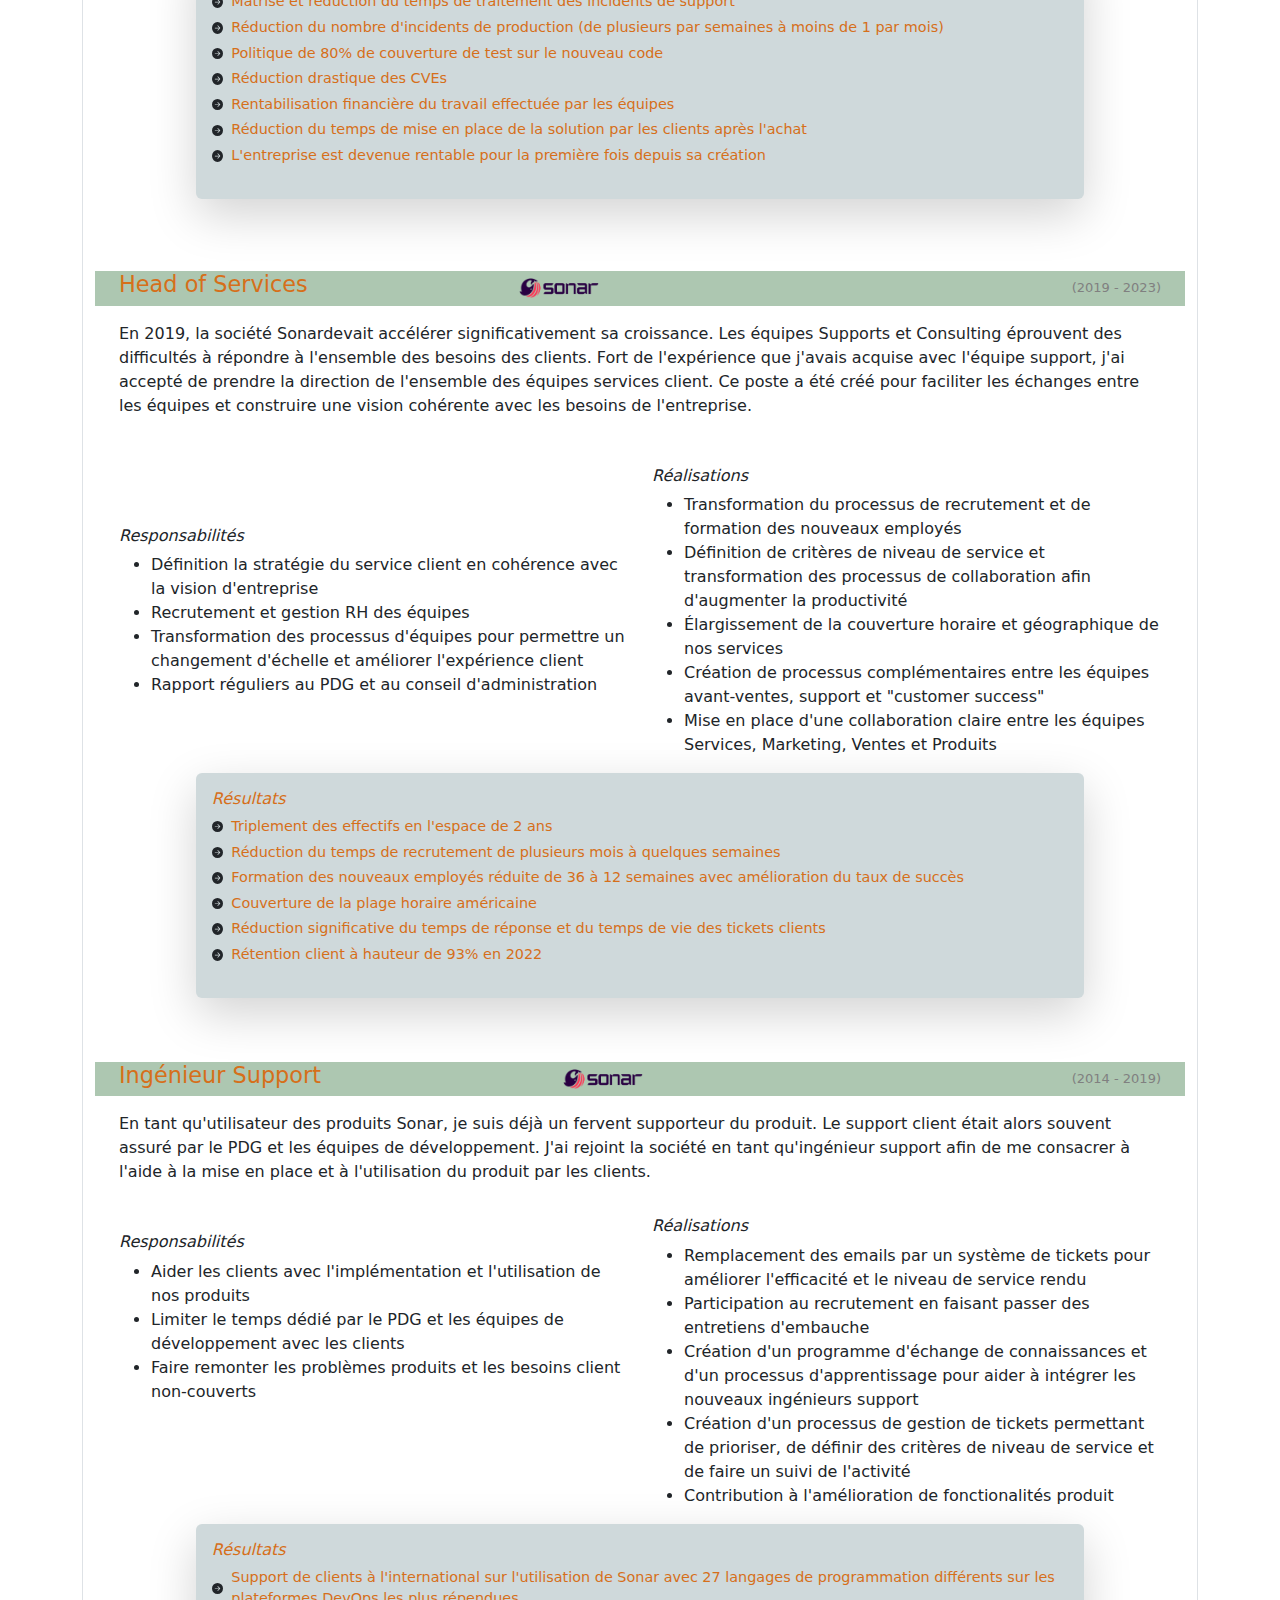
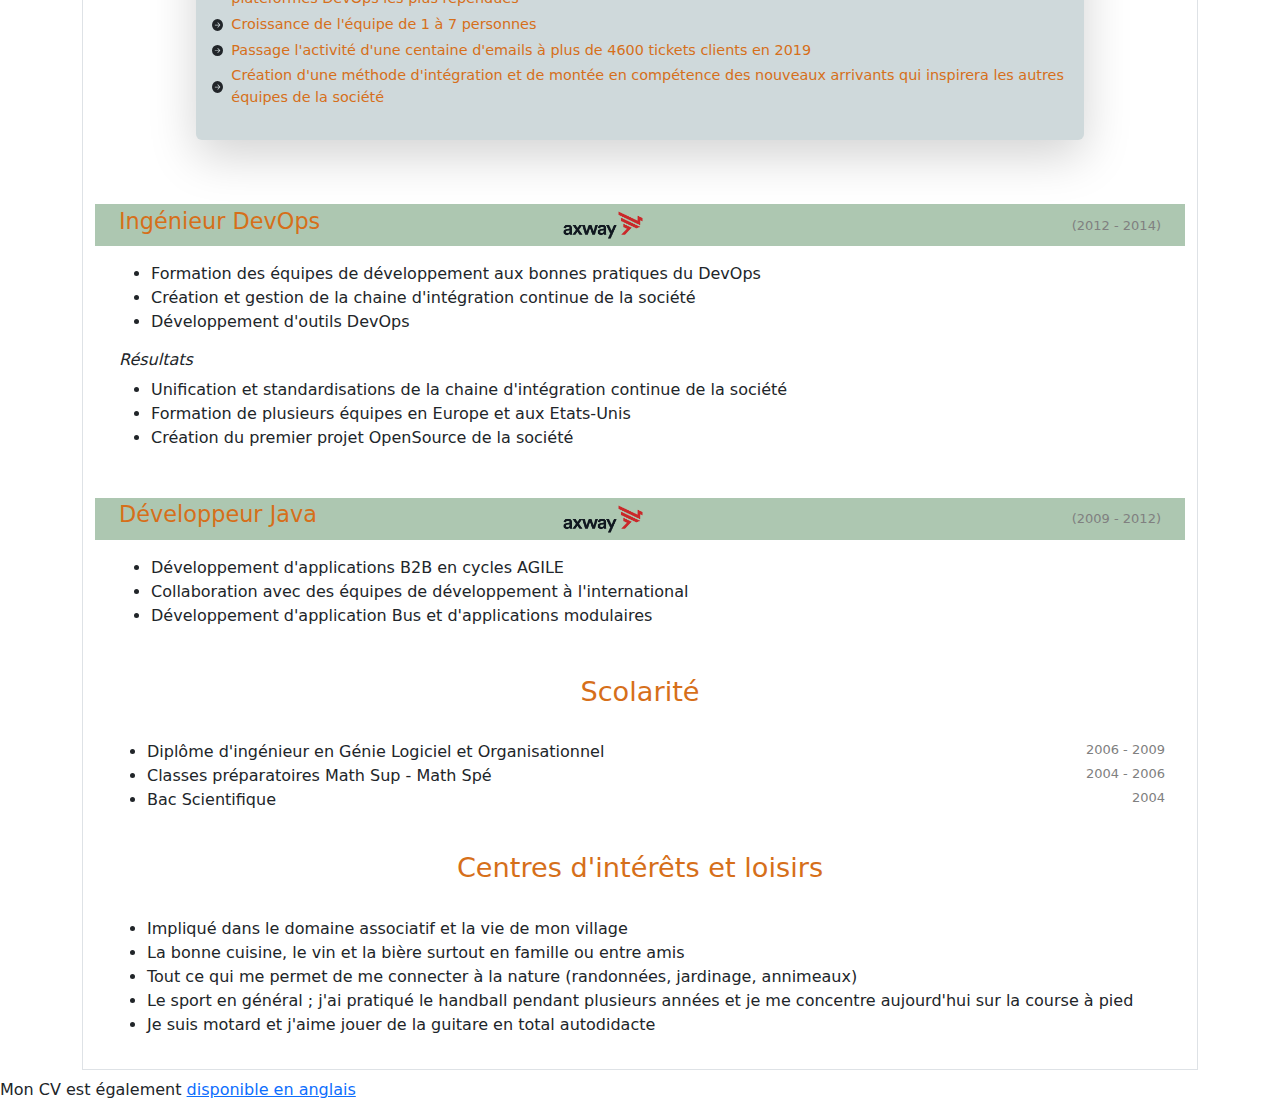
==== commit 5d091d15: "Improve presentation paragraph and update PDF exports" ====
--- a/index_fr.html
+++ b/index_fr.html
@@ -51,13 +51,23 @@
                 <div class="row align-items-center p-3">
                     <div class="col-md">
                     <p class="text-break">
-                        Travailleur passionné et investi, j'ai passé la majeure partie de ma carrière dans l'édition logiciel. Fort de mes diverses expériences professionnelles, j'ai acquis un savoir-faire technique, humain et business.
-                        J'ai eu le privilège de collaborer avec divers types d'organisations. Enthousiaste du travail en équipe, cela me tient à coeur de concerver un bon équilibre entre productivité, développement de mes connaissances et créativité.
-                        Je recherche toujours des environnements favorisant l'innovation et l'esprit d'équipe.
+                        Travailleur passionné et investi, j'ai passé la majeure partie de ma carrière dans l'édition logicielle. 
+                        Fort de mes diverses expériences professionnelles, j'ai acquis un savoir-faire humain, technique et business. 
+                        J'ai eu le privilège de collaborer avec divers types d'organisations (startup, PME, grande entreprise). 
+                        J'aime conserver un bon équilibre entre productivité, développement de mes connaissances et créativité.
                     </p>
                     <p class="text-break">
-                        J'apprécie particulièrement de faire le lien entre les équipes techniques et les utilisateurs. Je suis convaincu que la qualité d'une solution résulte d'une synergie entre les compétences techniques des équipes de développement et le retour des utilisateurs.
-                        Ayant travaillé dans des entreprises en forte croissance, j'aime travailler avec les équipes afin de comprendre les problèmes, trouver des solutions collaboratives et aider à la conduite du changement afin d'améliorer la performance d'une entreprise.
+                        J'apprécie particulièrement de faire le lien entre les équipes de développement et les utilisateurs. 
+                        Je suis convaincu que la qualité d'une solution résulte d'une bonne synergie entre les compétences techniques des équipes de développement et le retour des utilisateurs. 
+                        Ayant travaillé dans des entreprises en forte croissance, j'ai à cœur d'identifier les difficultés rencontrées par les équipes, trouver des solutions collaboratives et aider à la conduite du changement.
+                    </p>
+                    <p class="text-break">
+                        J'ai également à plusieurs reprises géré le recrutement afin de créer ou développer des équipes. 
+                        J'ai beaucoup aimé mettre en place des processus permettant de rechercher, d'interviewer et de recruter rapidement les profils pertinents.
+                    </p>
+                    <p class="text-break">
+                        Je suis convaincu que l'innovation et le travail collectif sont le moteur de la croissance d'une entreprise. 
+                        Je suis actuellement à la recherche d'une entreprise à la recherche de compétences similaires aux miennes et proposant des valeurs et un cadre de travail compatibles avec mes aspirations, dans laquelle je puisse m'investir.
                     </p>
                     </div>
                 </div>
@@ -77,7 +87,7 @@
                 <div class="print-page-break"></div>
 
                 <!-- Past Experiences -->
-                <div class="row px-3">
+                <div class="row">
                     <div class="col-md">
                         <div class="row p-2 text-center">
                             <h1>Expériences Professionnelles</h1>
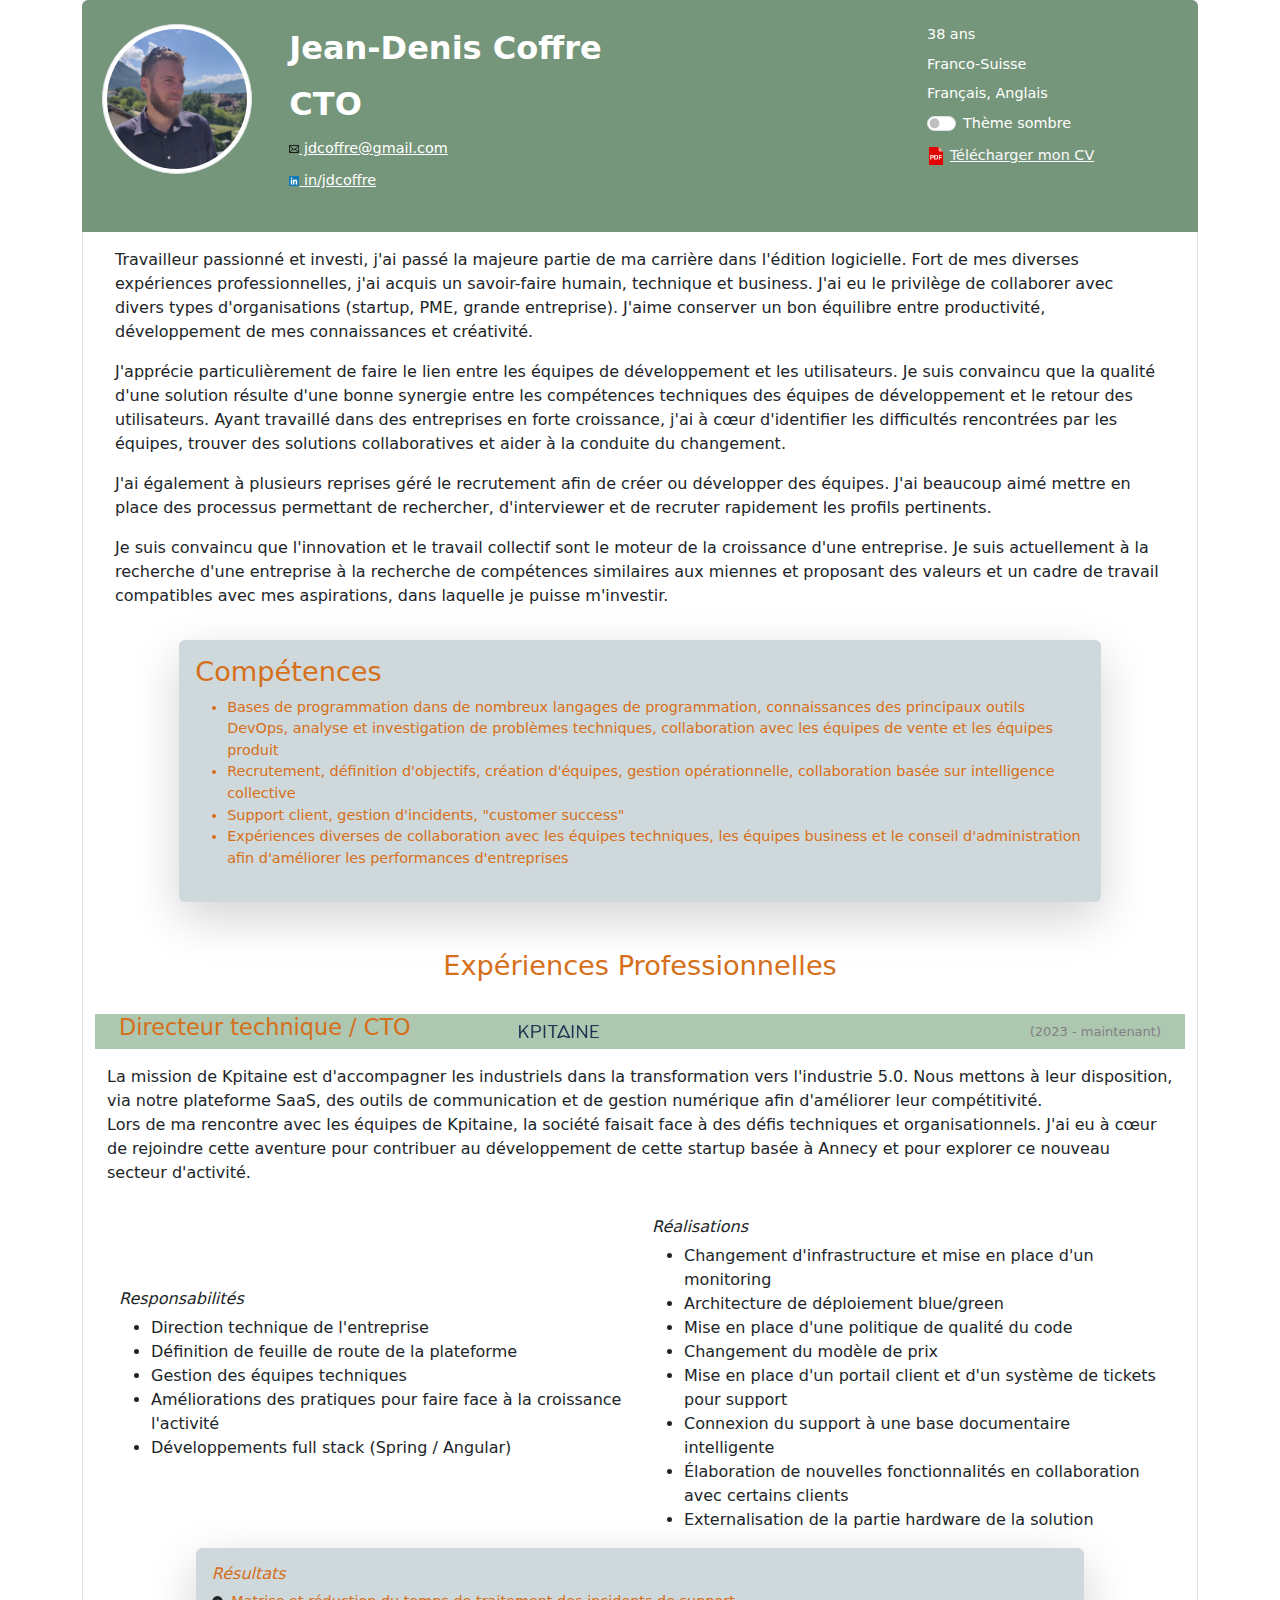
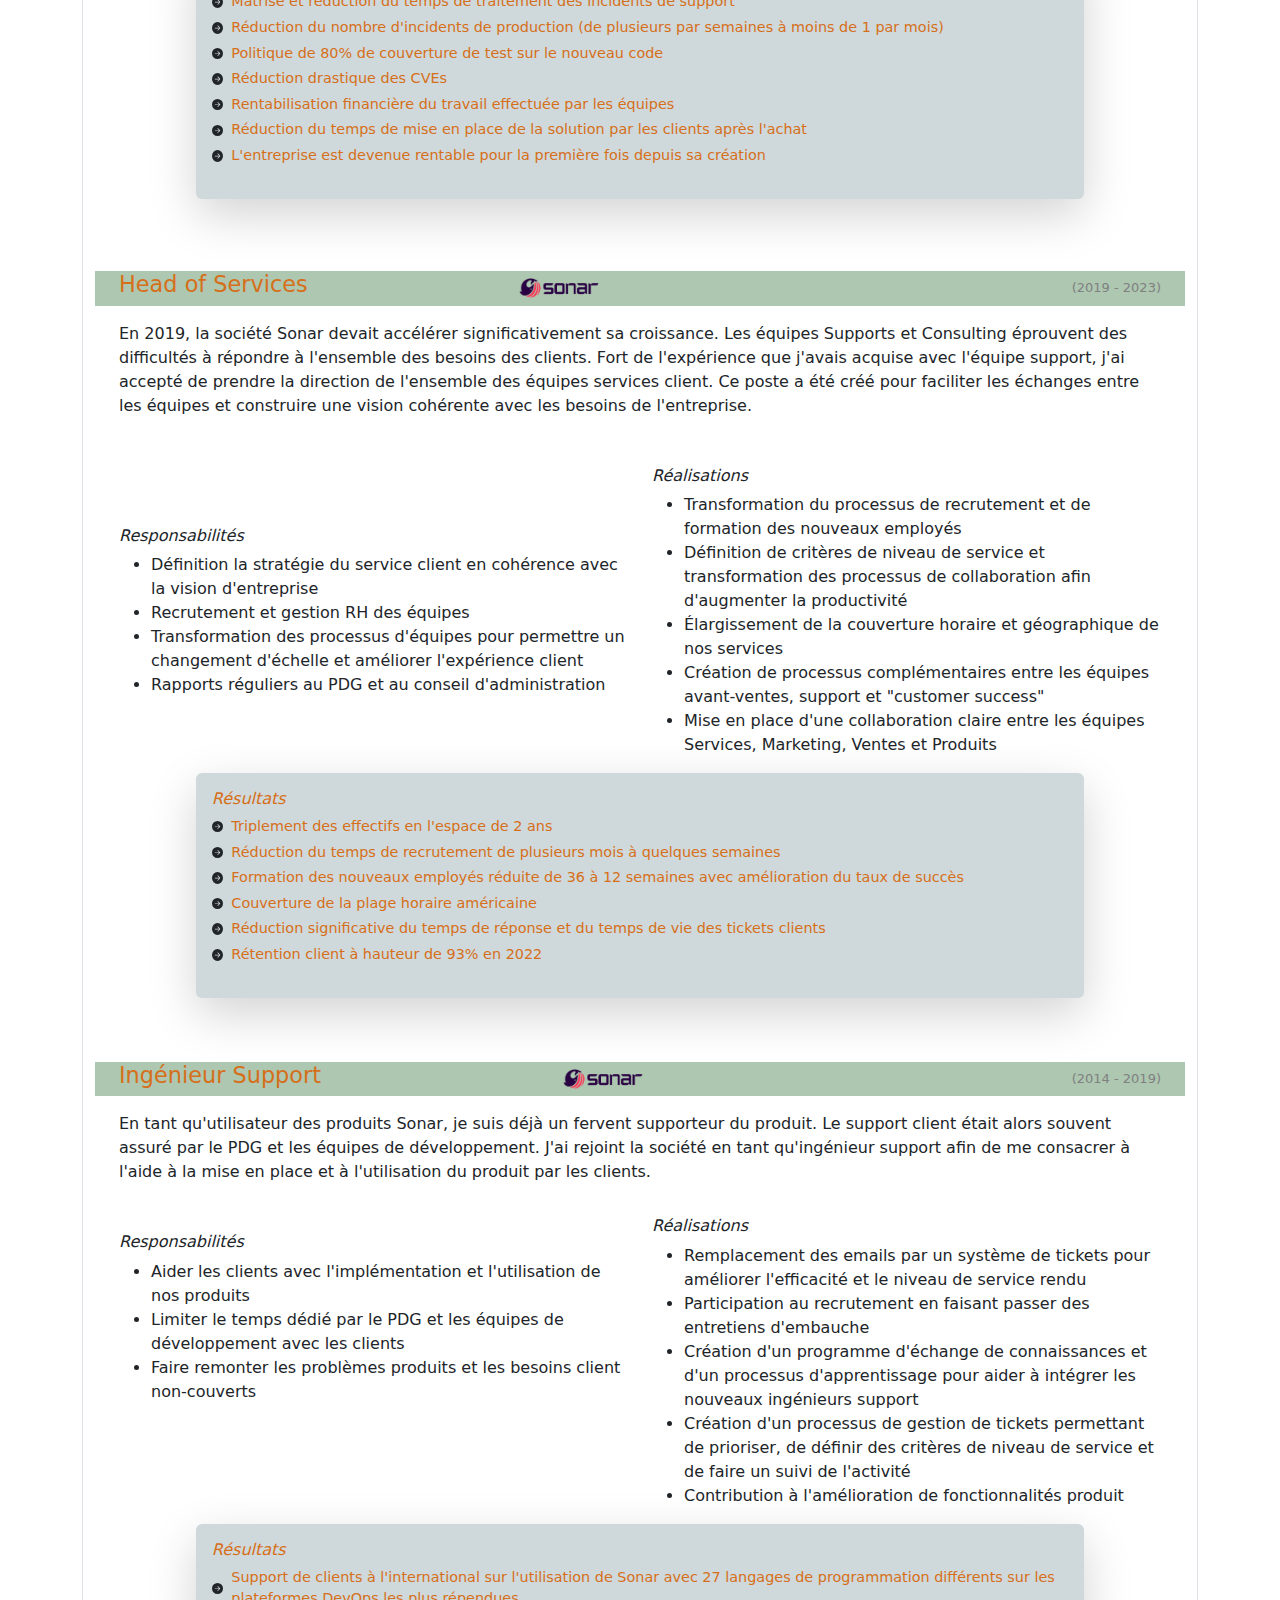
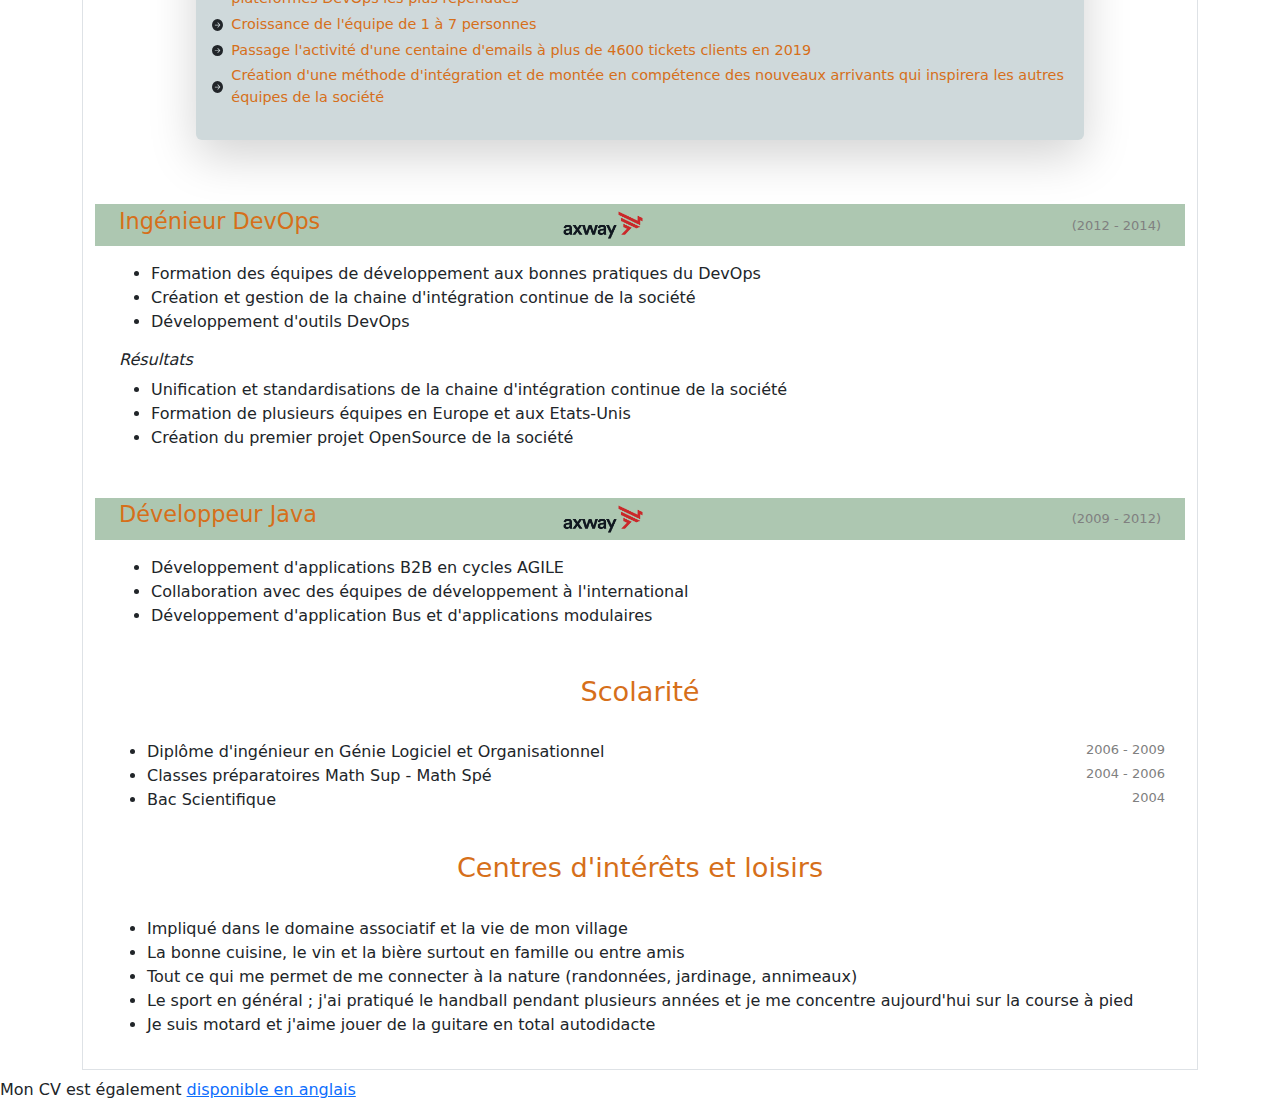
==== commit a480b007: "Fix French typos" ====
--- a/index_fr.html
+++ b/index_fr.html
@@ -31,7 +31,7 @@
                         <dl>
                             <dd>38 ans</dd>
                             <dd>Franco-Suisse</dd>
-                            <dd>Francais, Anglais</dd>
+                            <dd>Français, Anglais</dd>
                             <dd>
                                 <div class="form-check form-switch d-print-none">
                                     <input class="form-check-input" type="checkbox" role="switch" id="darkThemeSwitch">
@@ -124,7 +124,7 @@
                                     <li>Mise en place d'une politique de qualité du code</li>
                                     <li>Changement du modèle de prix</li>
                                     <li>Mise en place d'un portail client et d'un système de tickets pour support</li>
-                                    <li>Connection du support à une base documentaire intelligente</li>
+                                    <li>Connexion du support à une base documentaire intelligente</li>
                                     <li>Élaboration  de nouvelles fonctionnalités en collaboration avec certains clients</li>
                                     <li>Externalisation de la partie hardware de la solution</li>
                                 </ul>
@@ -156,7 +156,7 @@
                             </div>
                             <div class="row py-3">
                             <p>
-                                En 2019, la société Sonardevait accélérer significativement sa croissance. Les équipes Supports et Consulting éprouvent des difficultés à répondre à l'ensemble des besoins des clients.
+                                En 2019, la société Sonar devait accélérer significativement sa croissance. Les équipes Supports et Consulting éprouvent des difficultés à répondre à l'ensemble des besoins des clients.
                                 Fort de l'expérience que j'avais acquise avec l'équipe support, j'ai accepté de prendre la direction de l'ensemble des équipes services client. Ce poste a été créé pour faciliter les échanges entre les équipes et construire une vision cohérente avec les besoins de l'entreprise.
                             </p>
                             </div>
@@ -167,7 +167,7 @@
                                     <li>Définition la stratégie du service client en cohérence avec la vision d'entreprise</li>
                                     <li>Recrutement et gestion RH des équipes</li>
                                     <li>Transformation des processus d'équipes pour permettre un changement d'échelle et améliorer l'expérience client</li>
-                                    <li>Rapport réguliers au PDG et au conseil d'administration</li>
+                                    <li>Rapports réguliers au PDG et au conseil d'administration</li>
                                 </ul>
                                 <p>
                             </div>
@@ -229,7 +229,7 @@
                                     <li>Participation au recrutement en faisant passer des entretiens d'embauche</li>
                                     <li>Création d'un programme d'échange de connaissances et d'un processus d'apprentissage pour aider à intégrer les nouveaux ingénieurs support</li>
                                     <li>Création d'un processus de gestion de tickets permettant de prioriser, de définir des critères de niveau de service et de faire un suivi de l'activité</li>
-                                    <li>Contribution à l'amélioration de fonctionalités produit</li>
+                                    <li>Contribution à l'amélioration de fonctionnalités  produit</li>
                                 </ul>
                                 </div>
                             </div>
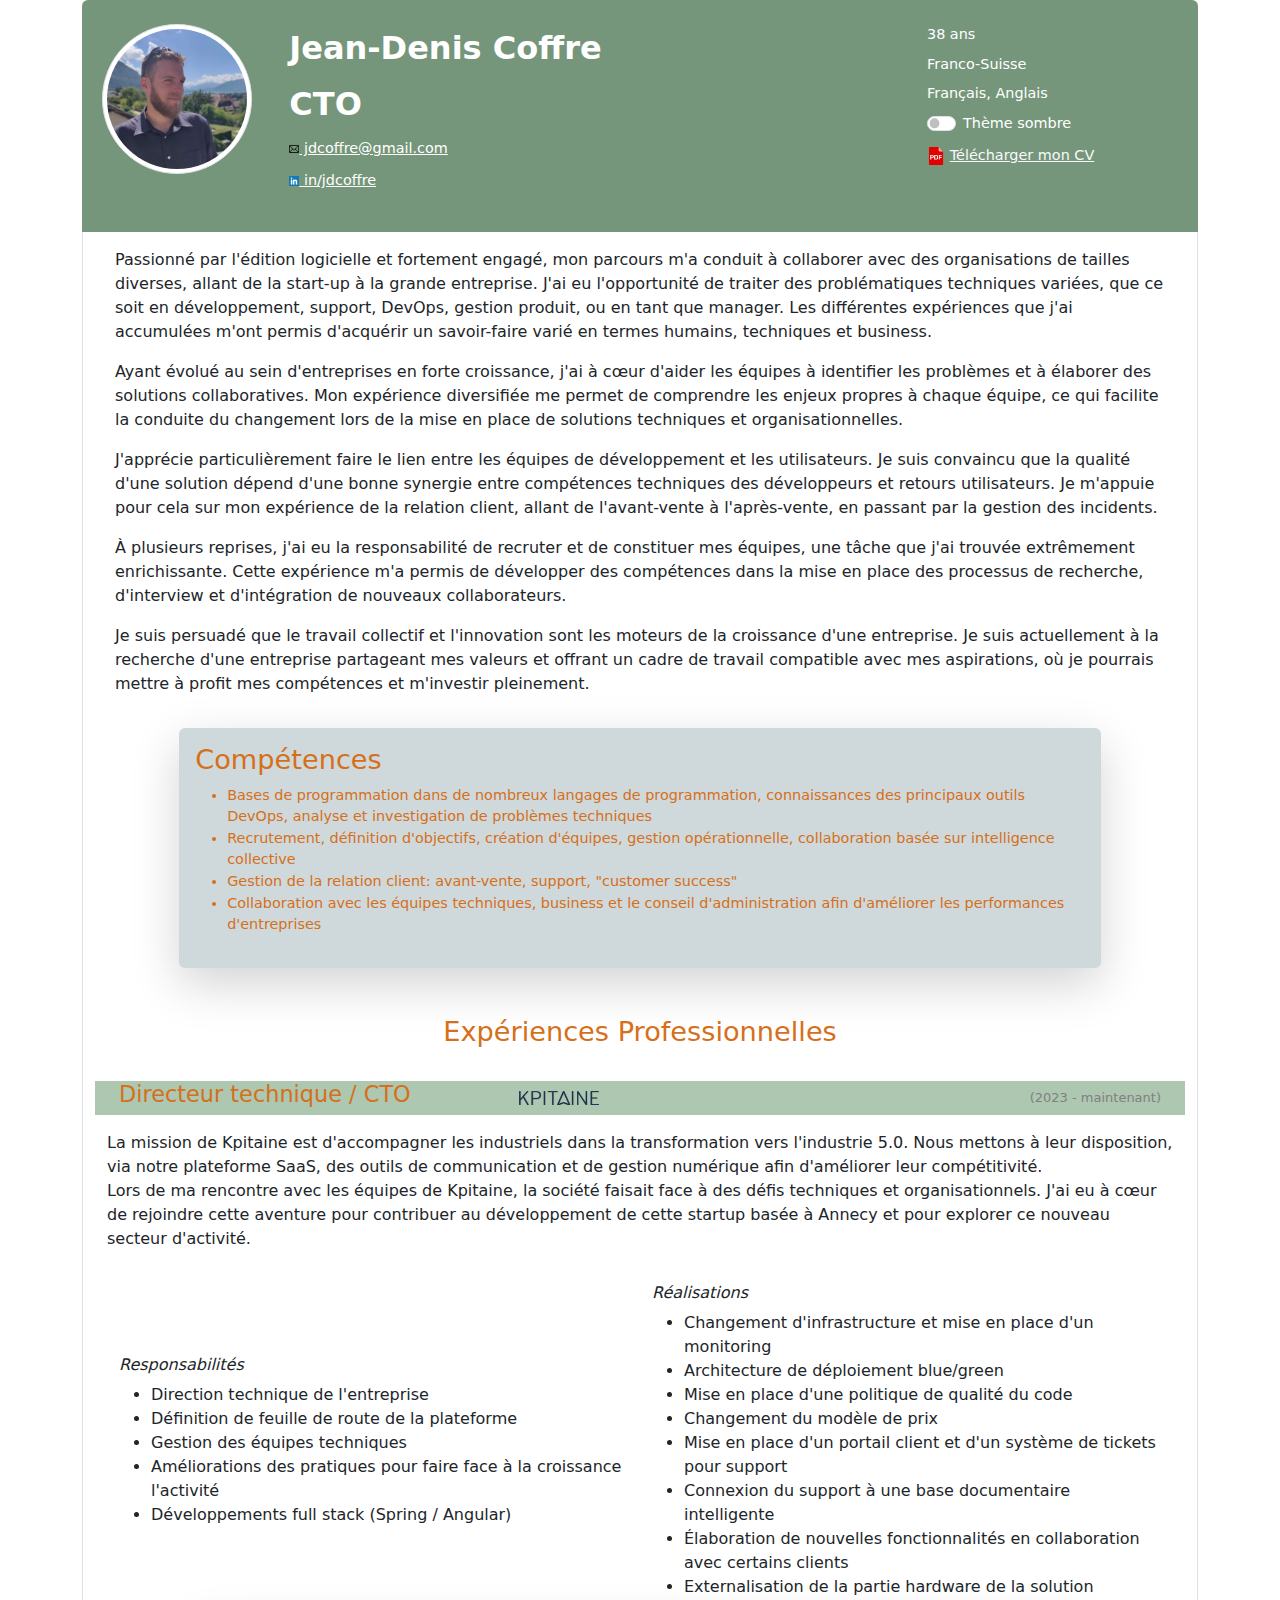
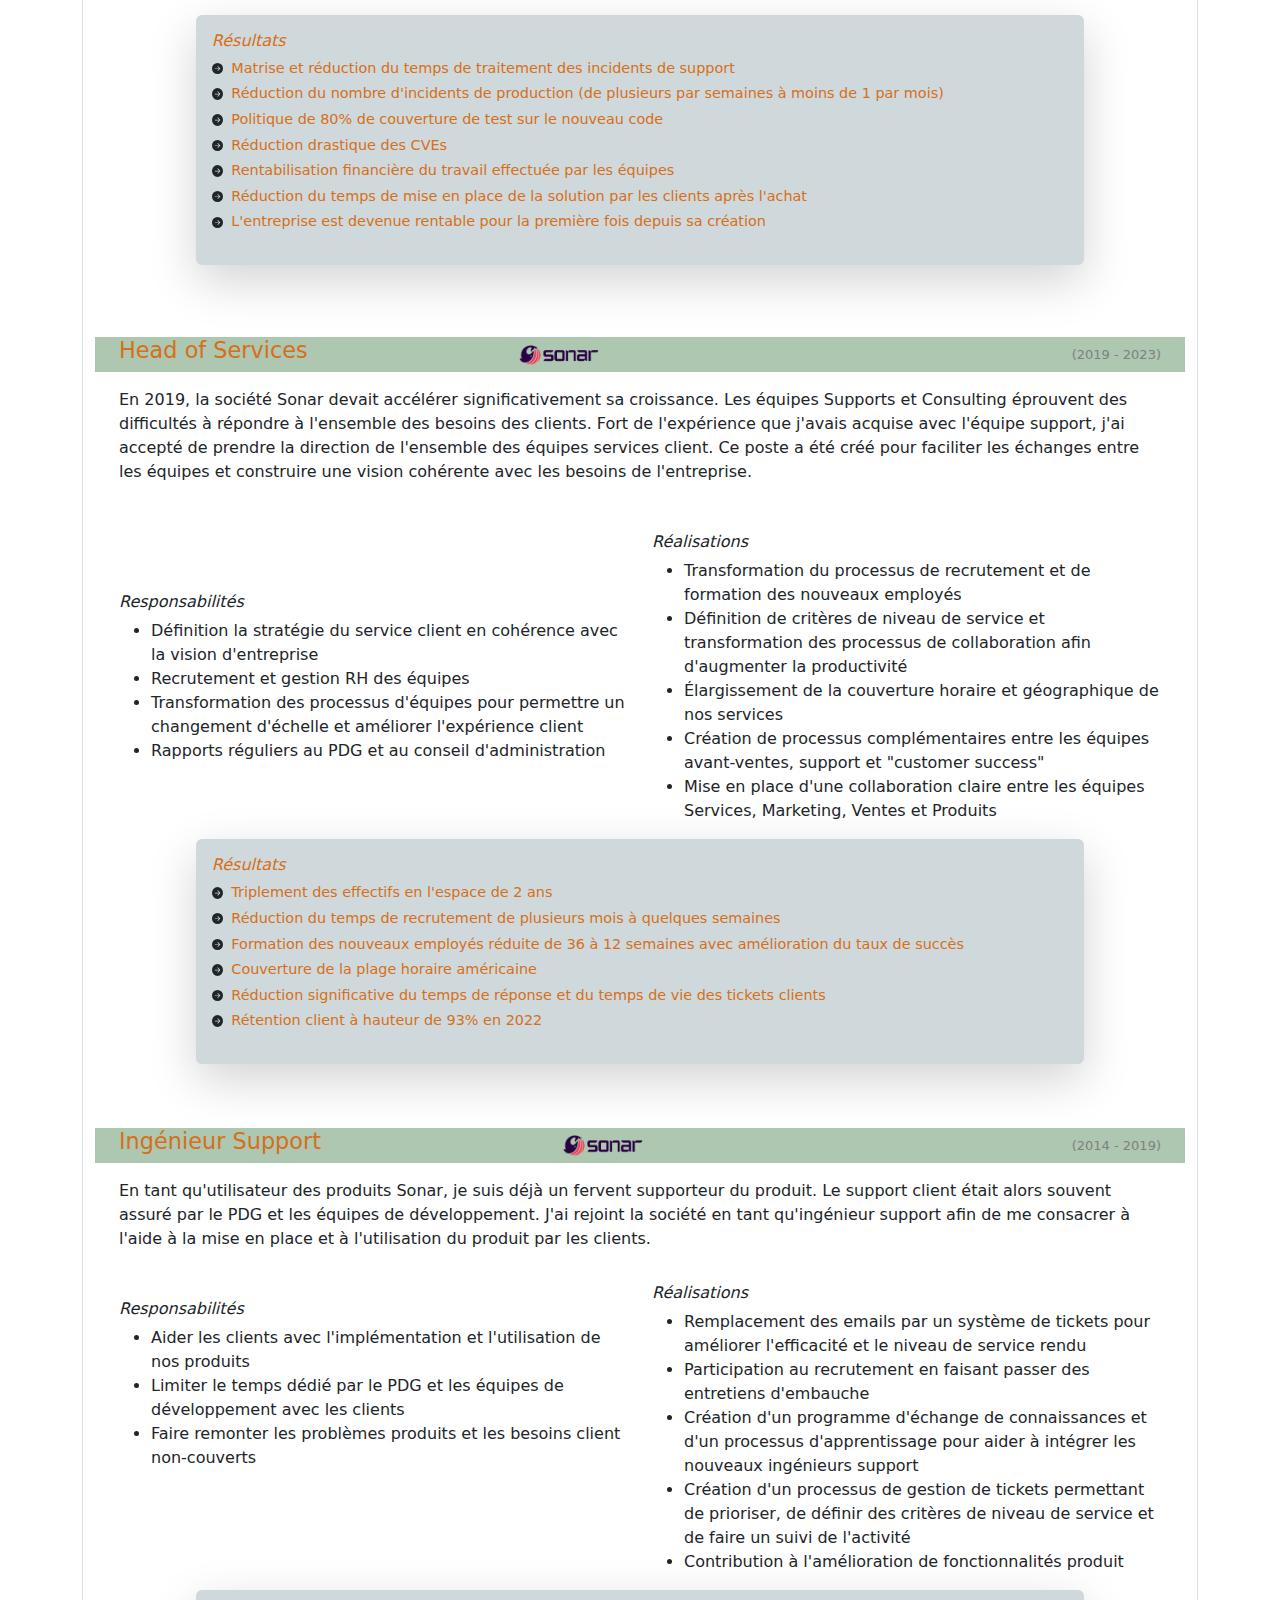
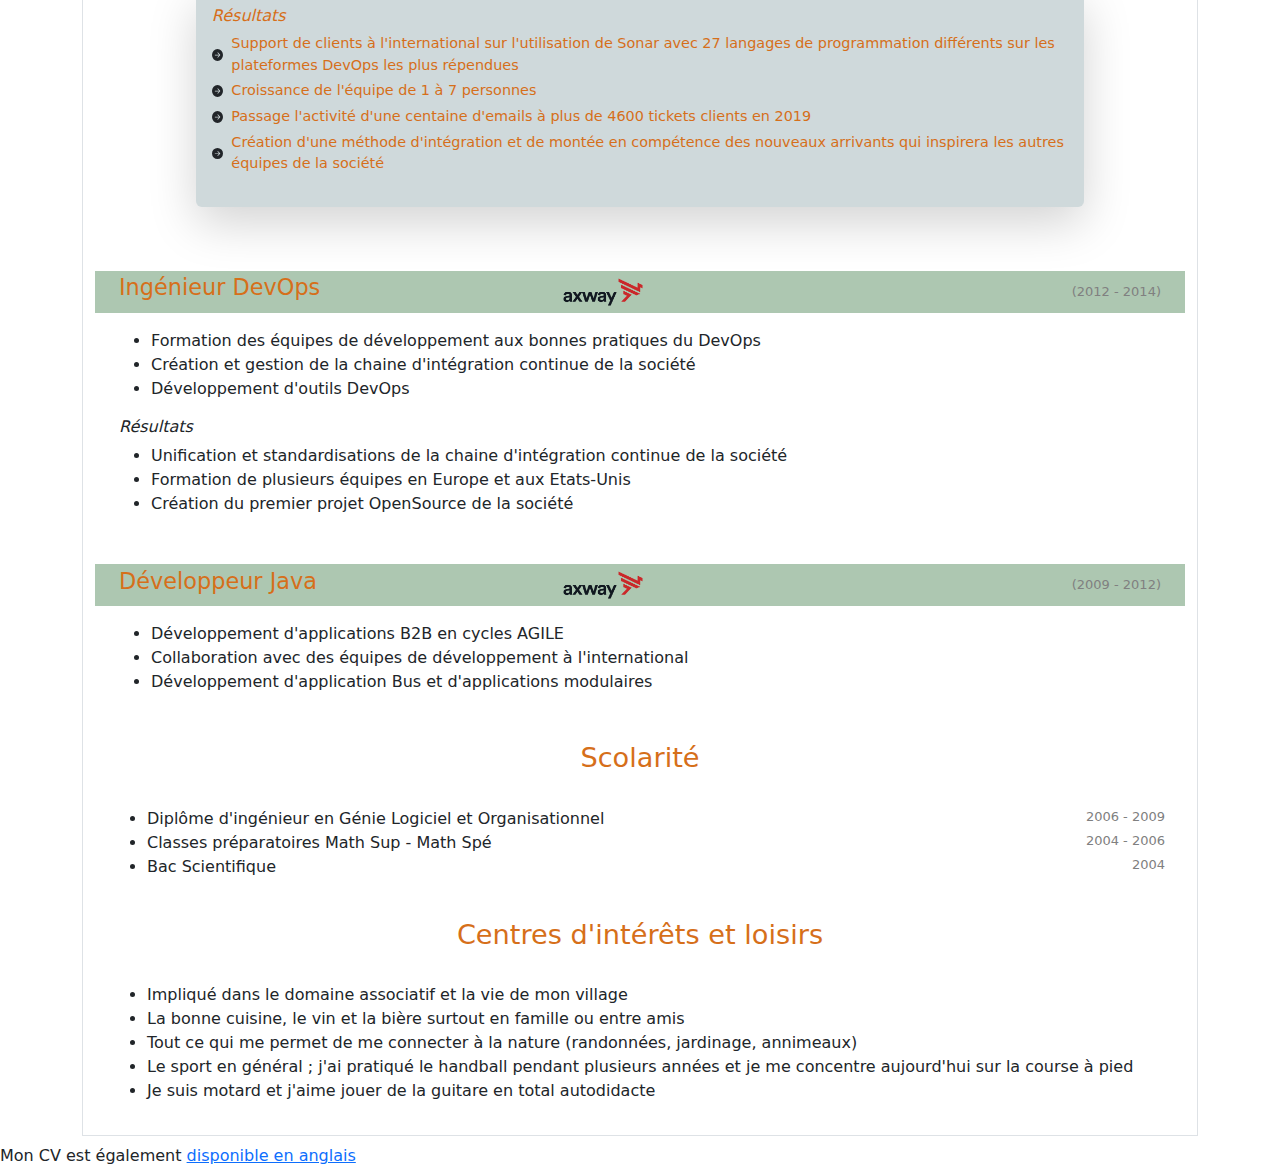
==== commit 082fd94a: "Improve introduction paragraph fr" ====
--- a/index_fr.html
+++ b/index_fr.html
@@ -51,23 +51,26 @@
                 <div class="row align-items-center p-3">
                     <div class="col-md">
                     <p class="text-break">
-                        Travailleur passionné et investi, j'ai passé la majeure partie de ma carrière dans l'édition logicielle. 
-                        Fort de mes diverses expériences professionnelles, j'ai acquis un savoir-faire humain, technique et business. 
-                        J'ai eu le privilège de collaborer avec divers types d'organisations (startup, PME, grande entreprise). 
-                        J'aime conserver un bon équilibre entre productivité, développement de mes connaissances et créativité.
+                        Passionné par l'édition logicielle et fortement engagé, mon parcours m'a conduit à collaborer avec des organisations de tailles diverses, allant de la start-up à la grande entreprise. 
+                        J'ai eu l'opportunité de traiter des problématiques techniques variées, que ce soit en développement, support, DevOps, gestion produit, ou en tant que manager. 
+                        Les différentes expériences que j'ai accumulées m'ont permis d'acquérir un savoir-faire varié en termes humains, techniques et business.
+                    </p>
+                    <p>
+                        Ayant évolué au sein d'entreprises en forte croissance, j'ai à cœur d'aider les équipes à identifier les problèmes et à élaborer des solutions collaboratives. 
+                        Mon expérience diversifiée me permet de comprendre les enjeux propres à chaque équipe, ce qui facilite la conduite du changement lors de la mise en place de solutions techniques et organisationnelles.
                     </p>
                     <p class="text-break">
-                        J'apprécie particulièrement de faire le lien entre les équipes de développement et les utilisateurs. 
-                        Je suis convaincu que la qualité d'une solution résulte d'une bonne synergie entre les compétences techniques des équipes de développement et le retour des utilisateurs. 
-                        Ayant travaillé dans des entreprises en forte croissance, j'ai à cœur d'identifier les difficultés rencontrées par les équipes, trouver des solutions collaboratives et aider à la conduite du changement.
+                        J'apprécie particulièrement faire le lien entre les équipes de développement et les utilisateurs. 
+                        Je suis convaincu que la qualité d'une solution dépend d'une bonne synergie entre compétences techniques des développeurs et retours utilisateurs. 
+                        Je m'appuie pour cela sur mon expérience de la relation client, allant de l'avant-vente à l'après-vente, en passant par la gestion des incidents.
                     </p>
                     <p class="text-break">
-                        J'ai également à plusieurs reprises géré le recrutement afin de créer ou développer des équipes. 
-                        J'ai beaucoup aimé mettre en place des processus permettant de rechercher, d'interviewer et de recruter rapidement les profils pertinents.
+                        À plusieurs reprises, j'ai eu la responsabilité de recruter et de constituer mes équipes, une tâche que j'ai trouvée extrêmement enrichissante. 
+                        Cette expérience m'a permis de développer des compétences dans la mise en place des processus de recherche, d'interview et d'intégration de nouveaux collaborateurs.
                     </p>
                     <p class="text-break">
-                        Je suis convaincu que l'innovation et le travail collectif sont le moteur de la croissance d'une entreprise. 
-                        Je suis actuellement à la recherche d'une entreprise à la recherche de compétences similaires aux miennes et proposant des valeurs et un cadre de travail compatibles avec mes aspirations, dans laquelle je puisse m'investir.
+                        Je suis persuadé que le travail collectif et l'innovation sont les moteurs de la croissance d'une entreprise. 
+                        Je suis actuellement à la recherche d'une entreprise partageant mes valeurs et offrant un cadre de travail compatible avec mes aspirations, où je pourrais mettre à profit mes compétences et m'investir pleinement.
                     </p>
                     </div>
                 </div>
@@ -77,10 +80,10 @@
                     <div class="col-md-10 p-3 mb-4 shadow-lg rounded jd-emphase">
                     <h1>Compétences</h1>
                     <ul>
-                        <li>Bases de programmation dans de nombreux langages de programmation, connaissances des principaux outils DevOps, analyse et investigation de problèmes techniques, collaboration avec les équipes de vente et les équipes produit</li>
+                        <li>Bases de programmation dans de nombreux langages de programmation, connaissances des principaux outils DevOps, analyse et investigation de problèmes techniques</li>
                         <li>Recrutement, définition d'objectifs, création d'équipes, gestion opérationnelle, collaboration basée sur intelligence collective</li>
-                        <li>Support client, gestion d'incidents, "customer success"</li>
-                        <li>Expériences diverses de collaboration avec les équipes techniques, les équipes business et le conseil d'administration afin d'améliorer les performances d'entreprises</li>
+                        <li>Gestion de la relation client: avant-vente, support, "customer success"</li>
+                        <li>Collaboration avec les équipes techniques, business et le conseil d'administration afin d'améliorer les performances d'entreprises</li>
                     </ul>
                     </div>
                 </div>
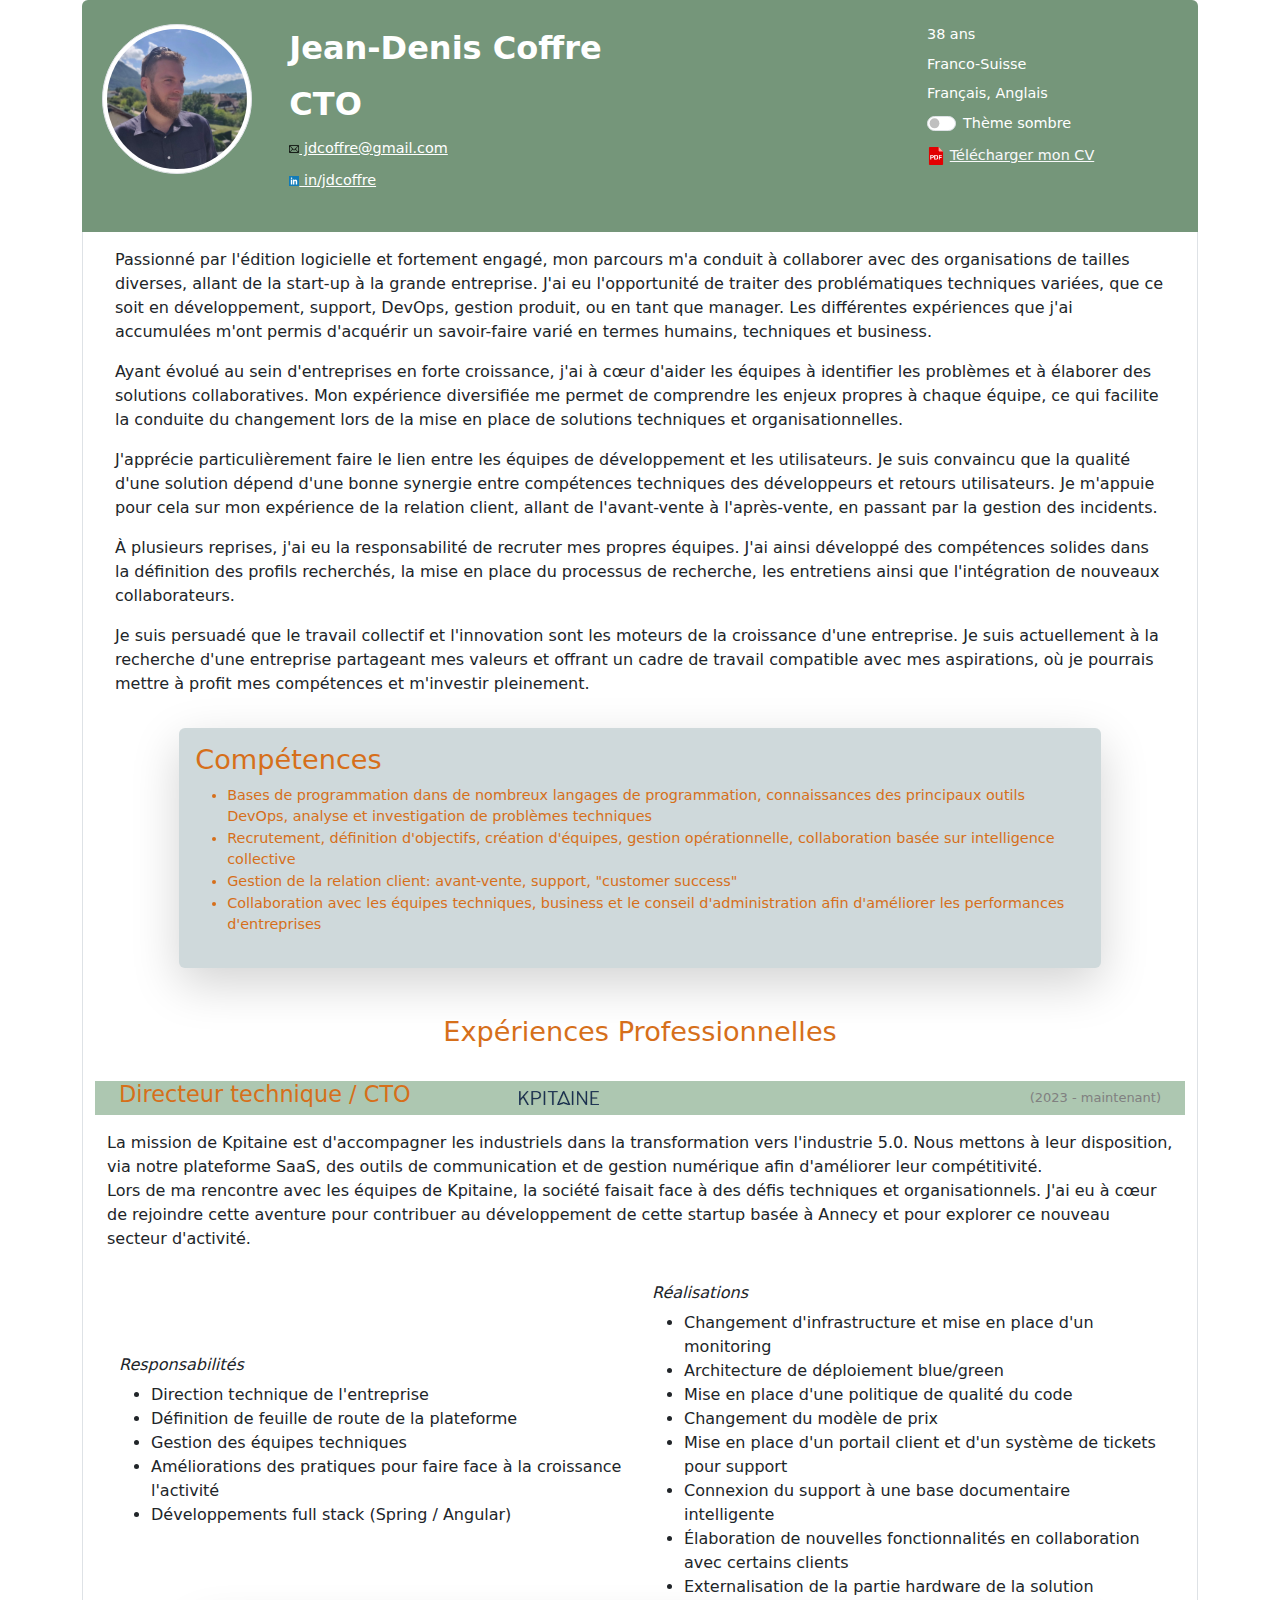
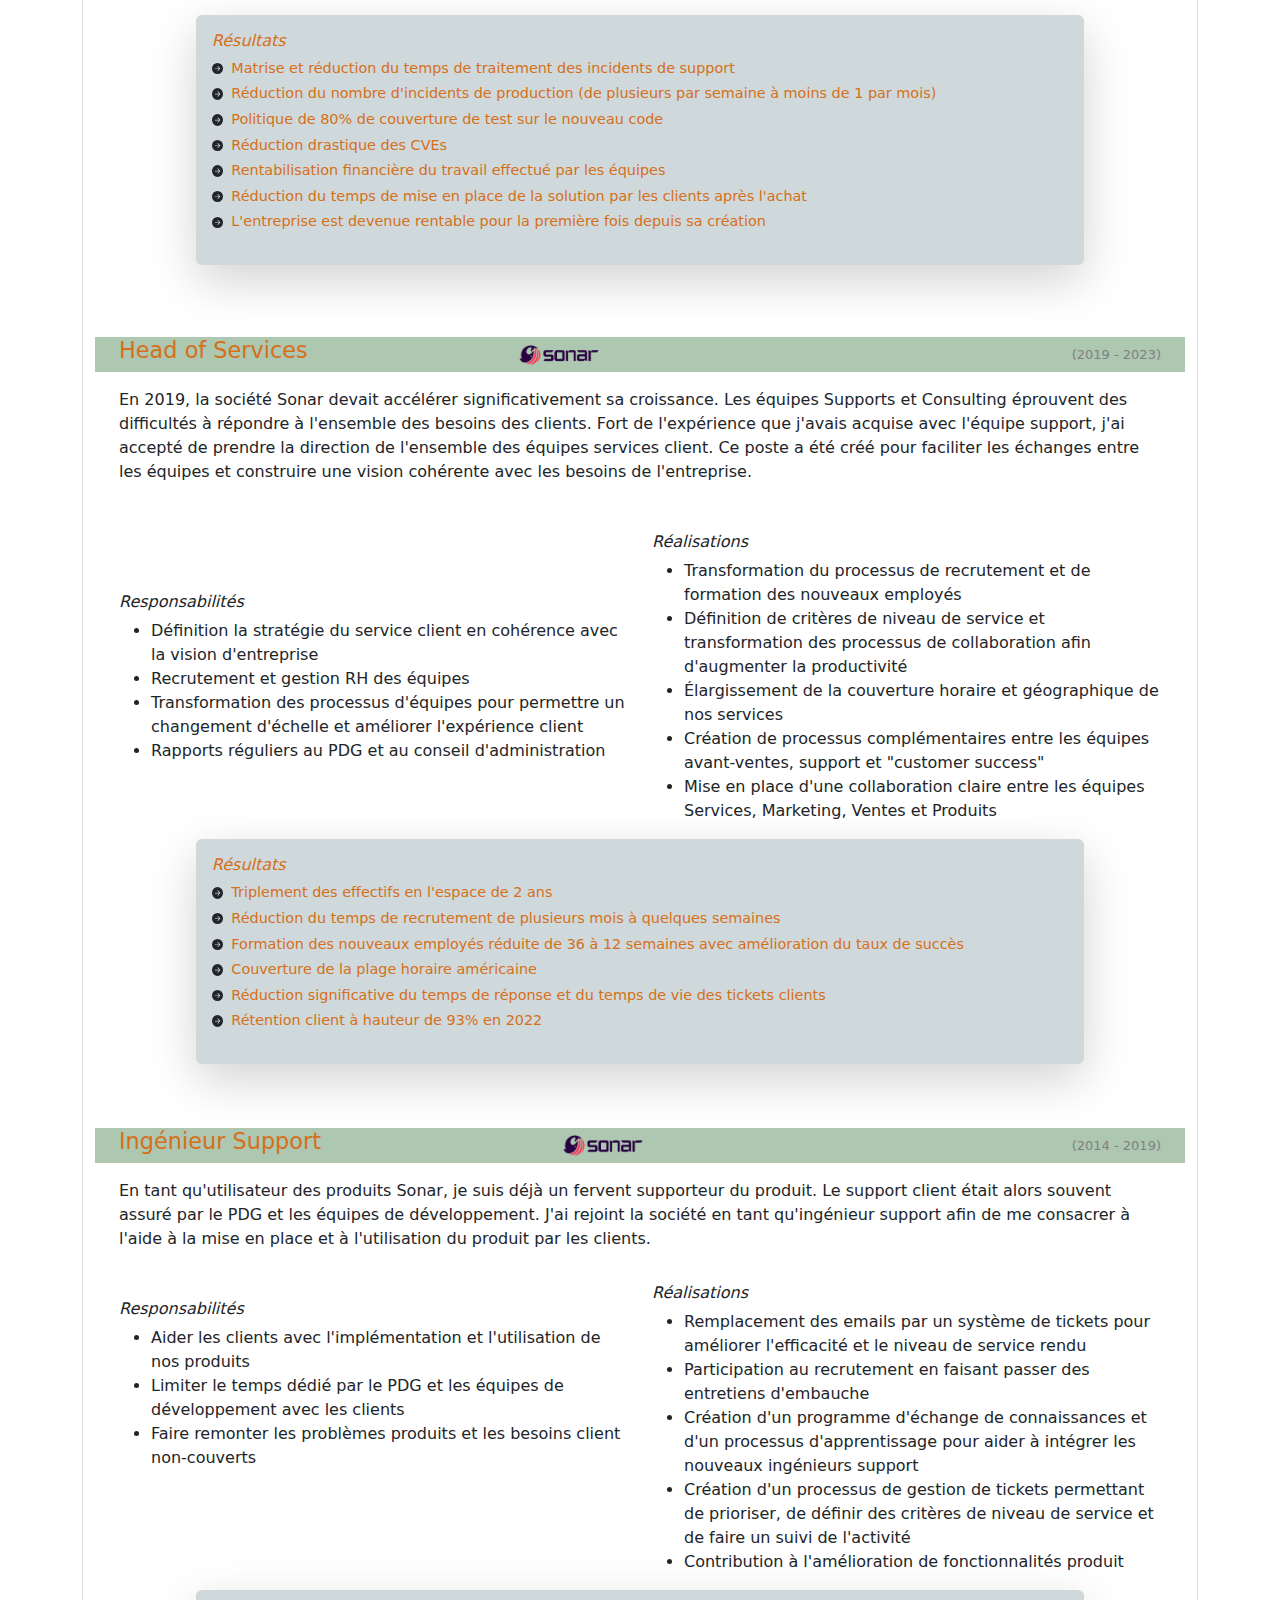
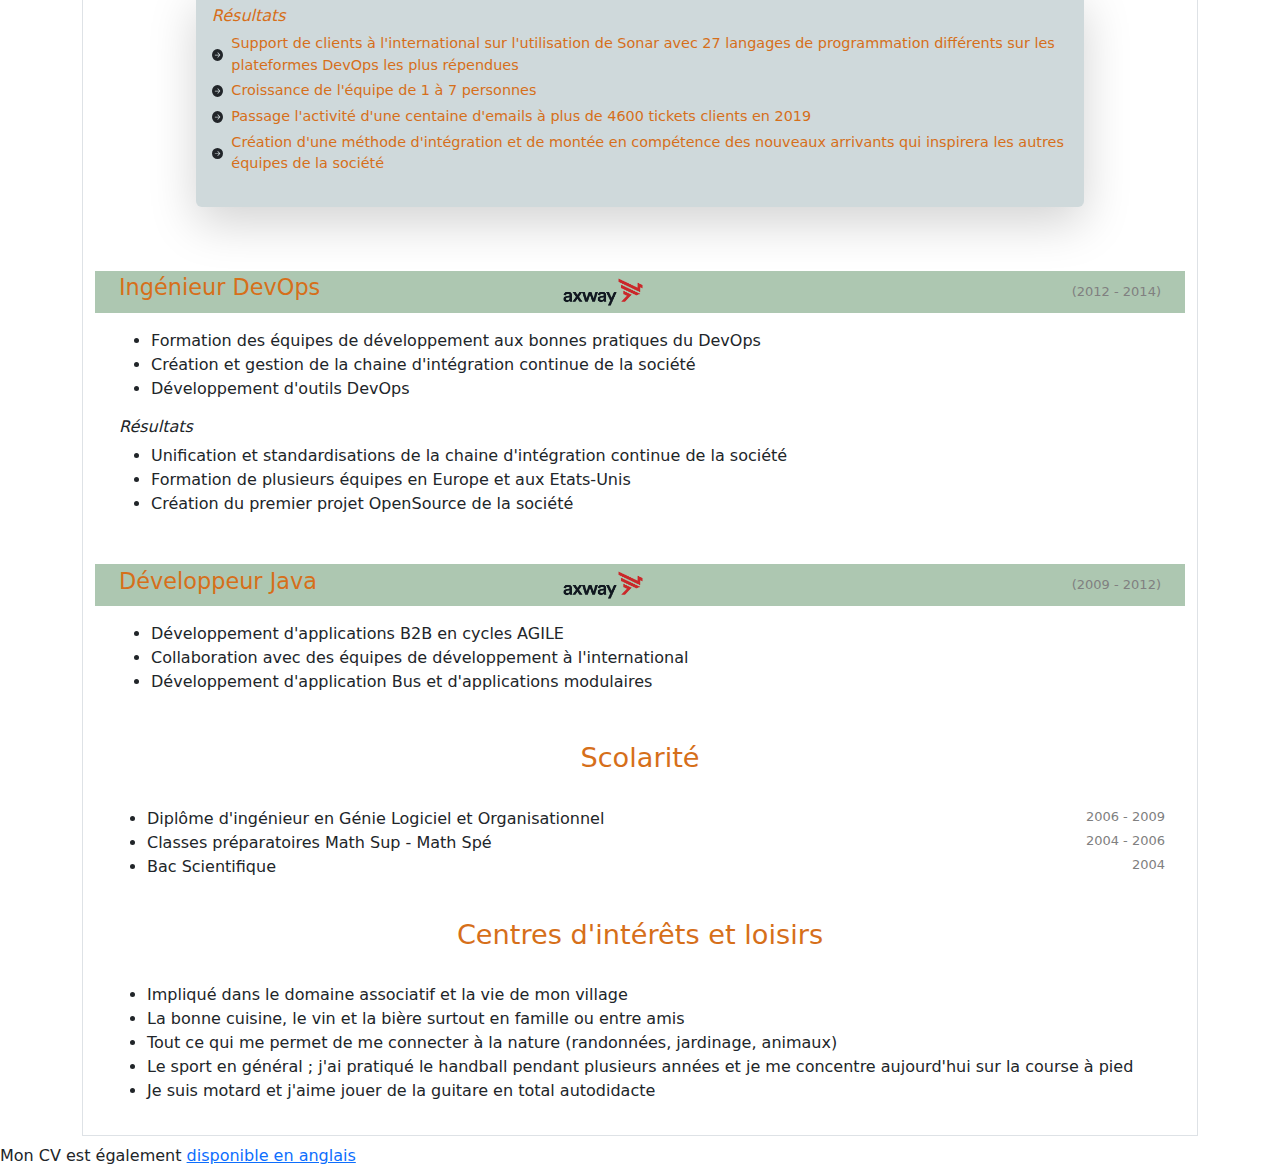
==== commit 90e64635: "Fix typos" ====
--- a/index_fr.html
+++ b/index_fr.html
@@ -65,8 +65,8 @@
                         Je m'appuie pour cela sur mon expérience de la relation client, allant de l'avant-vente à l'après-vente, en passant par la gestion des incidents.
                     </p>
                     <p class="text-break">
-                        À plusieurs reprises, j'ai eu la responsabilité de recruter et de constituer mes équipes, une tâche que j'ai trouvée extrêmement enrichissante. 
-                        Cette expérience m'a permis de développer des compétences dans la mise en place des processus de recherche, d'interview et d'intégration de nouveaux collaborateurs.
+                        À plusieurs reprises, j'ai eu la responsabilité de recruter mes propres équipes. 
+                        J'ai ainsi développé des compétences solides dans la définition des profils recherchés, la mise en place du processus de recherche, les entretiens ainsi que l'intégration de nouveaux collaborateurs.
                     </p>
                     <p class="text-break">
                         Je suis persuadé que le travail collectif et l'innovation sont les moteurs de la croissance d'une entreprise. 
@@ -139,10 +139,10 @@
                                     <h3>Résultats</h3>
                                     <ul class="icon-list ps-0">
                                         <li class="d-flex align-items-center mb-1">Matrise et réduction du temps de traitement des incidents de support</li>
-                                        <li class="d-flex align-items-center mb-1">Réduction du nombre d'incidents de production (de plusieurs par semaines à moins de 1 par mois)</li>
+                                        <li class="d-flex align-items-center mb-1">Réduction du nombre d'incidents de production (de plusieurs par semaine à moins de 1 par mois)</li>
                                         <li class="d-flex align-items-center mb-1">Politique de 80% de couverture de test sur le nouveau code</li>
                                         <li class="d-flex align-items-center mb-1">Réduction drastique des CVEs</li>
-                                        <li class="d-flex align-items-center mb-1">Rentabilisation financière du travail effectuée par les équipes</li>
+                                        <li class="d-flex align-items-center mb-1">Rentabilisation financière du travail effectué par les équipes</li>
                                         <li class="d-flex align-items-center mb-1">Réduction du temps de mise en place de la solution par les clients après l'achat</li>
                                         <li class="d-flex align-items-center mb-1">L'entreprise est devenue rentable pour la première fois depuis sa création</li>
                                     </ul>
@@ -335,7 +335,7 @@
                                 <ul>
                                     <li>Impliqué dans le domaine associatif et la vie de mon village</li>
                                     <li>La bonne cuisine, le vin et la bière surtout en famille ou entre amis</li>
-                                    <li>Tout ce qui me permet de me connecter à la nature (randonnées, jardinage, annimeaux)</li>
+                                    <li>Tout ce qui me permet de me connecter à la nature (randonnées, jardinage, animaux)</li>
                                     <li>Le sport en général ; j'ai pratiqué le handball pendant plusieurs années et je me concentre aujourd'hui sur la course à pied</li>
                                     <li>Je suis motard et j'aime jouer de la guitare en total autodidacte</li>
                                 </ul>
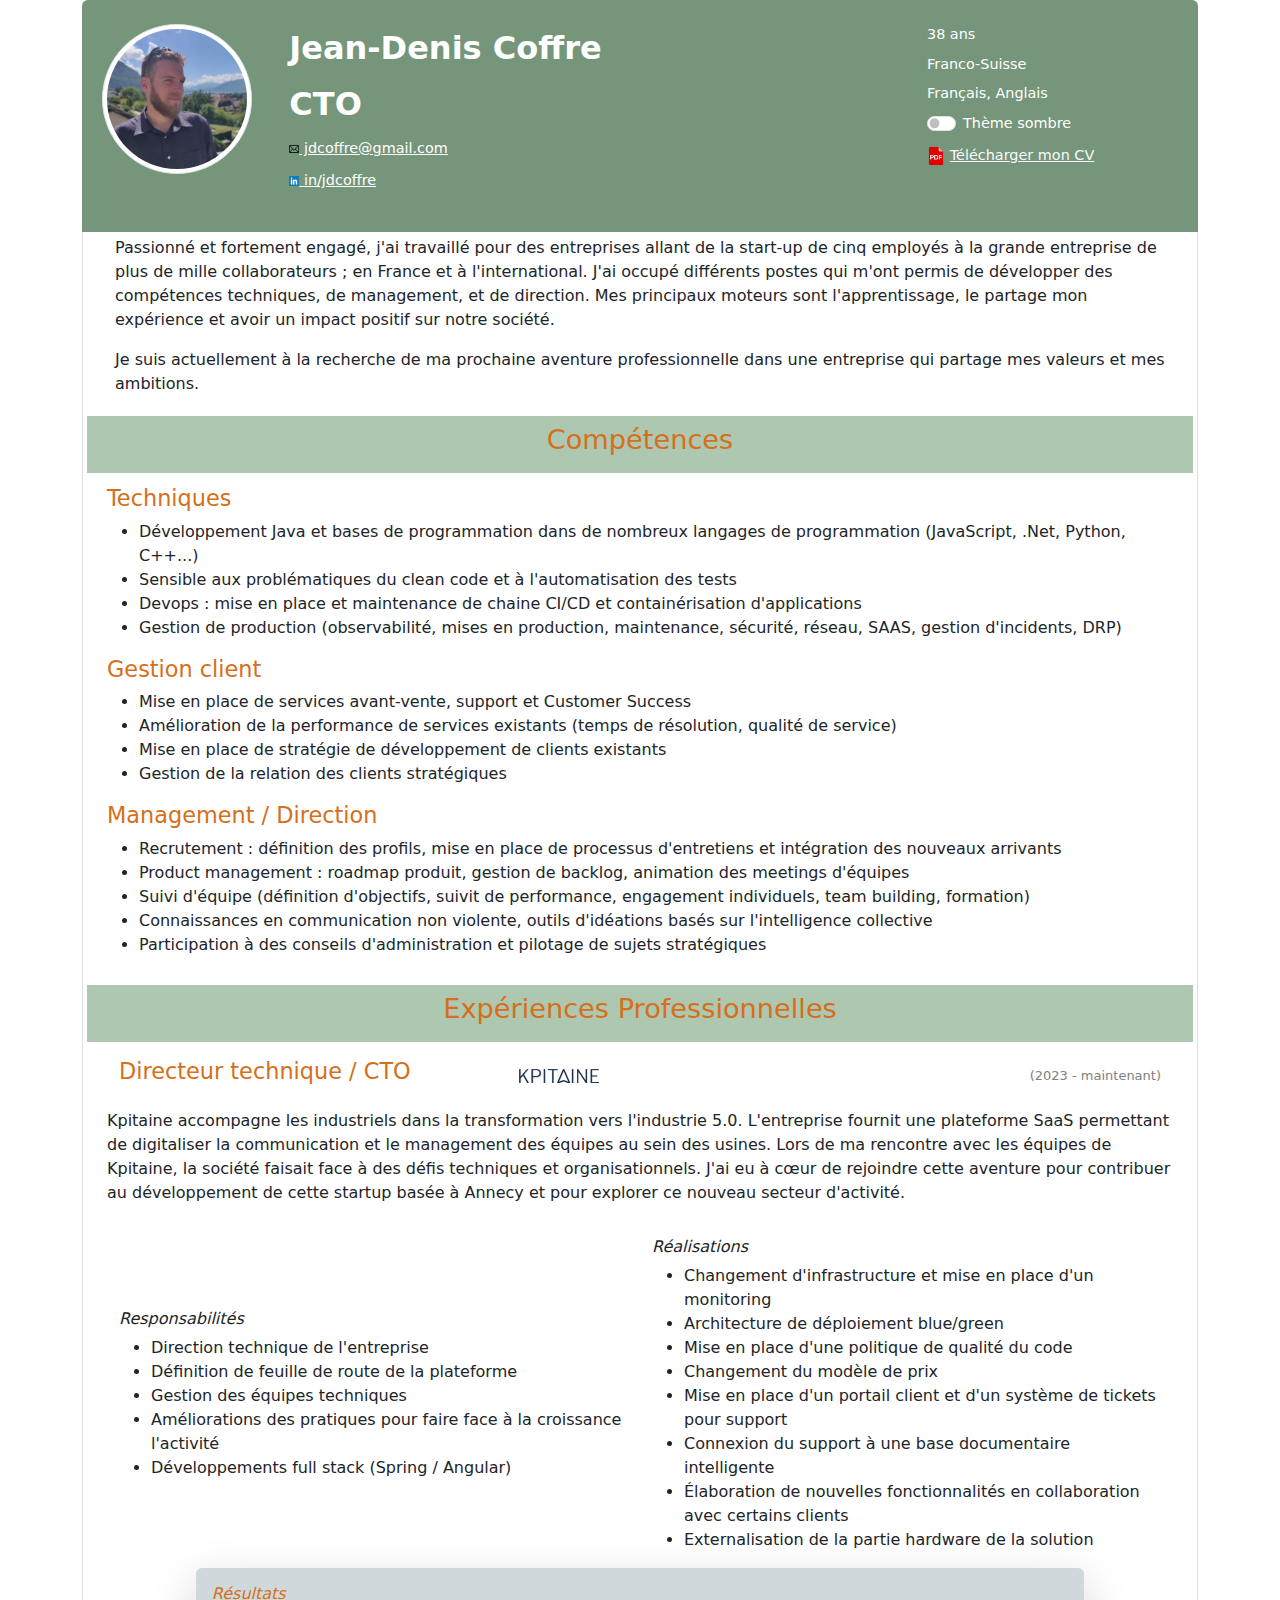
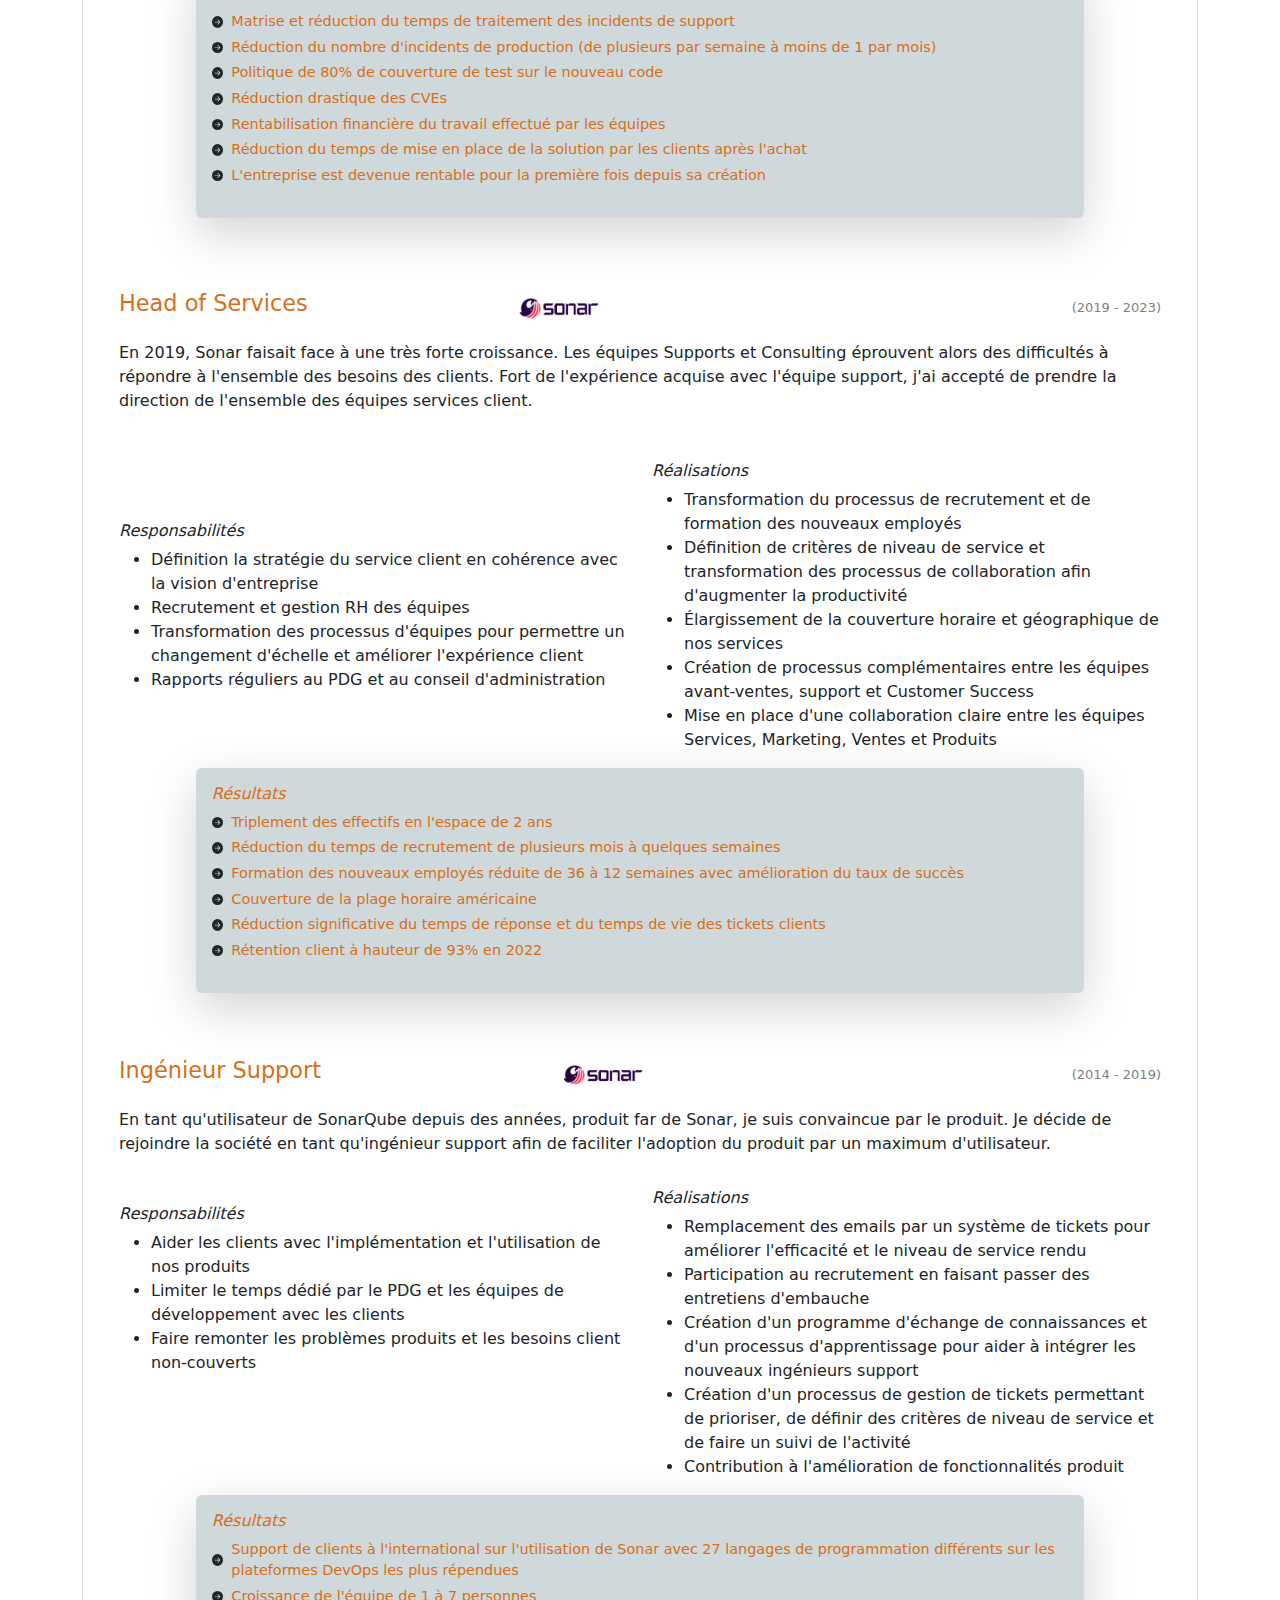
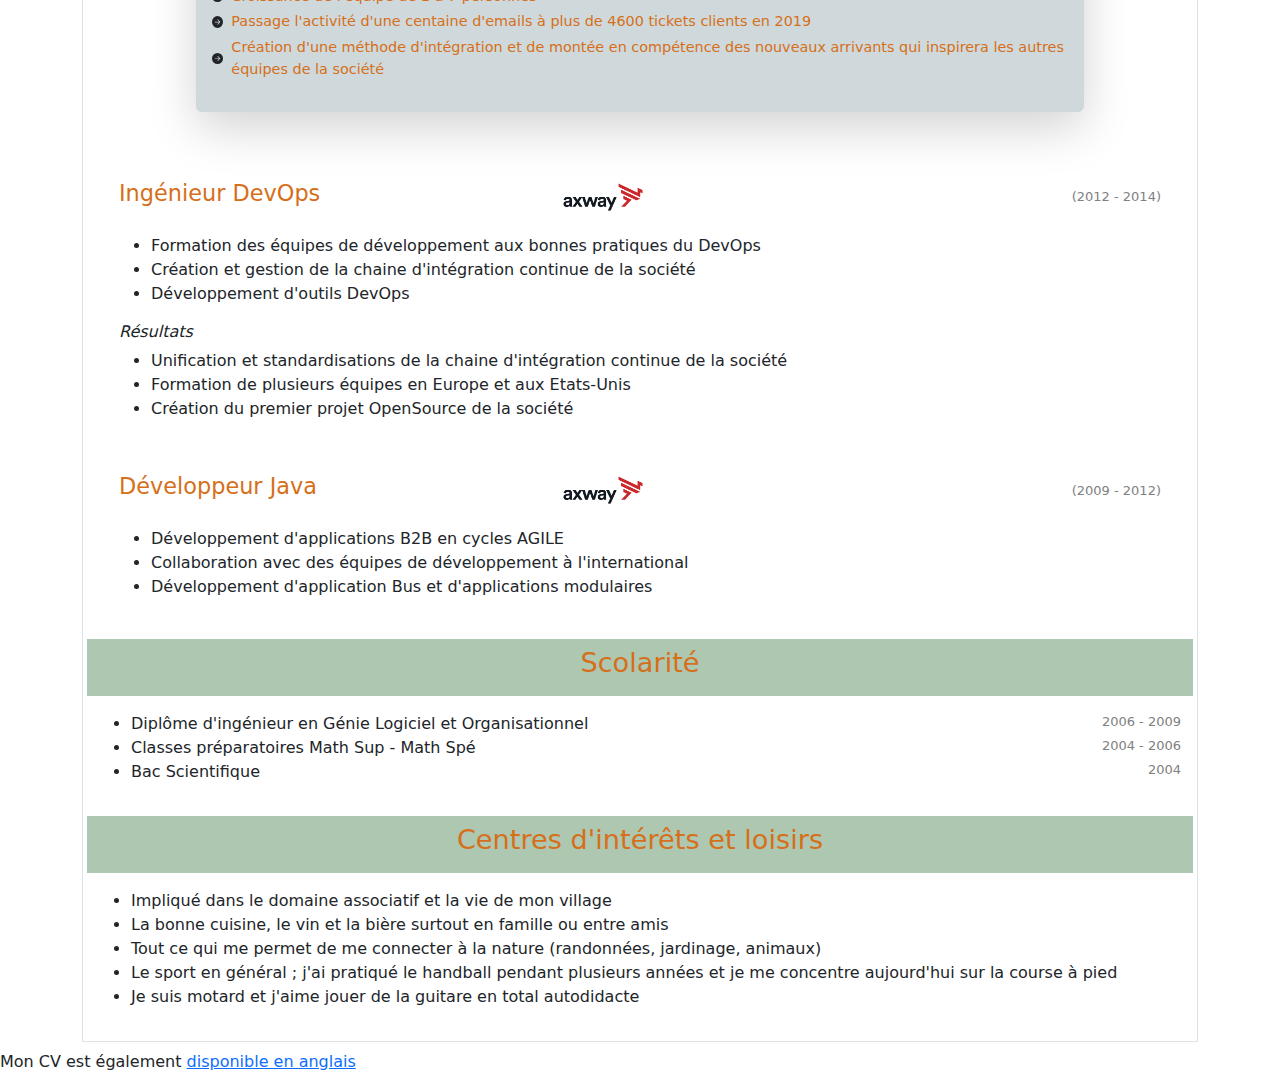
==== commit dc932b90: "Less verbose" ====
--- a/index_fr.html
+++ b/index_fr.html
@@ -48,43 +48,50 @@
 
             <div id="content" class="border-start border-end border-bottom px-3">
                 <!-- Career Plan -->
-                <div class="row align-items-center p-3">
+                <div class="row align-items-center px-3 py-1">
                     <div class="col-md">
                     <p class="text-break">
-                        Passionné par l'édition logicielle et fortement engagé, mon parcours m'a conduit à collaborer avec des organisations de tailles diverses, allant de la start-up à la grande entreprise. 
-                        J'ai eu l'opportunité de traiter des problématiques techniques variées, que ce soit en développement, support, DevOps, gestion produit, ou en tant que manager. 
-                        Les différentes expériences que j'ai accumulées m'ont permis d'acquérir un savoir-faire varié en termes humains, techniques et business.
+                        Passionné et fortement engagé, j'ai travaillé pour des entreprises allant de la start-up de cinq employés à la grande entreprise de plus de mille collaborateurs ; en France et à l'international. 
+                        J'ai occupé différents postes qui m'ont permis de développer des compétences techniques, de management, et de direction.
+                        Mes principaux moteurs sont l'apprentissage, le partage mon expérience et avoir un impact positif sur notre société.
+                    </p><p>
+                        Je suis actuellement à la recherche de ma prochaine aventure professionnelle dans une entreprise qui partage mes valeurs et mes ambitions.
                     </p>
-                    <p>
-                        Ayant évolué au sein d'entreprises en forte croissance, j'ai à cœur d'aider les équipes à identifier les problèmes et à élaborer des solutions collaboratives. 
-                        Mon expérience diversifiée me permet de comprendre les enjeux propres à chaque équipe, ce qui facilite la conduite du changement lors de la mise en place de solutions techniques et organisationnelles.
-                    </p>
-                    <p class="text-break">
-                        J'apprécie particulièrement faire le lien entre les équipes de développement et les utilisateurs. 
-                        Je suis convaincu que la qualité d'une solution dépend d'une bonne synergie entre compétences techniques des développeurs et retours utilisateurs. 
-                        Je m'appuie pour cela sur mon expérience de la relation client, allant de l'avant-vente à l'après-vente, en passant par la gestion des incidents.
-                    </p>
-                    <p class="text-break">
-                        À plusieurs reprises, j'ai eu la responsabilité de recruter mes propres équipes. 
-                        J'ai ainsi développé des compétences solides dans la définition des profils recherchés, la mise en place du processus de recherche, les entretiens ainsi que l'intégration de nouveaux collaborateurs.
-                    </p>
-                    <p class="text-break">
-                        Je suis persuadé que le travail collectif et l'innovation sont les moteurs de la croissance d'une entreprise. 
-                        Je suis actuellement à la recherche d'une entreprise partageant mes valeurs et offrant un cadre de travail compatible avec mes aspirations, où je pourrais mettre à profit mes compétences et m'investir pleinement.
-                    </p>
                     </div>
                 </div>
 
                 <!--Skills -->
-                <div class="row justify-content-center mb-3">
-                    <div class="col-md-10 p-3 mb-4 shadow-lg rounded jd-emphase">
-                    <h1>Compétences</h1>
-                    <ul>
-                        <li>Bases de programmation dans de nombreux langages de programmation, connaissances des principaux outils DevOps, analyse et investigation de problèmes techniques</li>
-                        <li>Recrutement, définition d'objectifs, création d'équipes, gestion opérationnelle, collaboration basée sur intelligence collective</li>
-                        <li>Gestion de la relation client: avant-vente, support, "customer success"</li>
-                        <li>Collaboration avec les équipes techniques, business et le conseil d'administration afin d'améliorer les performances d'entreprises</li>
-                    </ul>
+                <div class="row">
+                    <div class="col-md">
+                        <div class="row jd-title p-2 text-center">
+                            <h1>Compétences</h1>
+                        </div>
+                        <div class="row justify-content-center p-2">
+                            <div class="col-md py-1">
+                                <h2>Techniques</h2>
+                                <ul>
+                                    <li>Développement Java et bases de programmation dans de nombreux langages de programmation (JavaScript, .Net, Python, C++...)</li>
+                                    <li>Sensible aux problématiques du clean code et à l'automatisation des tests</li>
+                                    <li>Devops : mise en place et maintenance de chaine CI/CD et containérisation d'applications</li>
+                                    <li>Gestion de production (observabilité, mises en production, maintenance, sécurité, réseau, SAAS, gestion d'incidents, DRP)</li>
+                                </ul>
+                                <h2>Gestion client</h2>
+                                <ul>
+                                    <li>Mise en place de services avant-vente, support et Customer Success</li>
+                                    <li>Amélioration de la performance de services existants (temps de résolution, qualité de service)</li>
+                                    <li>Mise en place de stratégie de développement de clients existants</li>
+                                    <li>Gestion de la relation des clients stratégiques</li>
+                                </ul>
+                                <h2>Management / Direction</h2>
+                                <ul>
+                                    <li>Recrutement : définition des profils, mise en place de processus d'entretiens et intégration des nouveaux arrivants</li>
+                                    <li>Product management : roadmap produit, gestion de backlog, animation des meetings d'équipes</li>
+                                    <li>Suivi d'équipe (définition d'objectifs, suivit de performance, engagement individuels, team building, formation)</li>
+                                    <li>Connaissances en communication non violente, outils d'idéations basés sur l'intelligence collective</li>
+                                    <li>Participation à des conseils d'administration et pilotage de sujets stratégiques</li>
+                                </ul>
+                            </div>
+                        </div>
                     </div>
                 </div>
                 <div class="print-page-break"></div>
@@ -92,17 +99,17 @@
                 <!-- Past Experiences -->
                 <div class="row">
                     <div class="col-md">
-                        <div class="row p-2 text-center">
+                        <div class="row jd-title p-2 text-center">
                             <h1>Expériences Professionnelles</h1>
                         </div>
                         <div class="row justify-content-center px-2 py-3">
-                            <div class="row jd-title align-items-center">
+                            <div class="row align-items-center">
                                 <div class="col-md"><h2>Directeur technique / CTO</h2></div>
                                 <div class="col-md"><img src="assets/img/kpitaine.png" class="img-fluid" width="80"/></div>
                                 <div class="col-md-3 text-end jd-date">(2023 - maintenant)</div>
                             </div>
                             <div class="row py-3">
-                                La mission de Kpitaine est d'accompagner les industriels dans la transformation vers l'industrie 5.0. Nous mettons à leur disposition, via notre plateforme SaaS, des outils de communication et de gestion numérique afin d'améliorer leur compétitivité.<br/>
+                                Kpitaine accompagne les industriels dans la transformation vers l'industrie 5.0. L'entreprise fournit une plateforme SaaS permettant de digitaliser la communication et le management des équipes au sein des usines.
                                 Lors de ma rencontre avec les équipes de Kpitaine, la société faisait face à des défis techniques et organisationnels. J'ai eu à cœur de rejoindre cette aventure pour contribuer au développement de cette startup basée à Annecy et pour explorer ce nouveau secteur d'activité.
                             </div>
                             <div class="row align-items-center">
@@ -152,15 +159,15 @@
                         <div class="print-page-break"></div>
 
                         <div class="row justify-content-center p-2">
-                            <div class="row jd-title align-items-center">
+                            <div class="row align-items-center">
                                 <div class="col-md"><h2>Head of Services</h2></div>
                                 <div class="col-md"><img src="assets/img/sonar.png" class="img-fluid" width="80"/></div>
                                 <div class="col-md-3 text-end jd-date">(2019 - 2023)</div>
                             </div>
                             <div class="row py-3">
                             <p>
-                                En 2019, la société Sonar devait accélérer significativement sa croissance. Les équipes Supports et Consulting éprouvent des difficultés à répondre à l'ensemble des besoins des clients.
-                                Fort de l'expérience que j'avais acquise avec l'équipe support, j'ai accepté de prendre la direction de l'ensemble des équipes services client. Ce poste a été créé pour faciliter les échanges entre les équipes et construire une vision cohérente avec les besoins de l'entreprise.
+                                En 2019, Sonar faisait face à une très forte croissance. Les équipes Supports et Consulting éprouvent alors des difficultés à répondre à l'ensemble des besoins des clients.
+                                Fort de l'expérience acquise avec l'équipe support, j'ai accepté de prendre la direction de l'ensemble des équipes services client.
                             </p>
                             </div>
                             <div class="row align-items-center">
@@ -180,7 +187,7 @@
                                     <li>Transformation du processus de recrutement et de formation des nouveaux employés</li>
                                     <li>Définition de critères de niveau de service et transformation des processus de collaboration afin d'augmenter la productivité</li>
                                     <li>Élargissement de la couverture horaire et géographique de nos services</li>
-                                    <li>Création de processus complémentaires entre les équipes avant-ventes, support et "customer success"</li>
+                                    <li>Création de processus complémentaires entre les équipes avant-ventes, support et Customer Success</li>
                                     <li>Mise en place d'une collaboration claire entre les équipes Services, Marketing, Ventes et Produits</li>
                                 </ul>
                                 </p>
@@ -203,15 +210,14 @@
                         <div class="print-page-break"></div>
 
                         <div class="row justify-content-center p-2">
-                            <div class="row jd-title align-items-center">
+                            <div class="row align-items-center">
                                 <div class="col-md-5"><h2>Ingénieur Support</h2></div>
                                 <div class="col-md"><img src="assets/img/sonar.png" class="img-fluid" width="80"/></div>
                                 <div class="col-md-3 text-end jd-date">(2014 - 2019)</div>
                             </div>
                             <div class="row py-3">
                                 <p>
-                                En tant qu'utilisateur des produits Sonar, je suis déjà un fervent supporteur du produit. Le support client était alors souvent assuré par le PDG et les équipes de développement.
-                                J'ai rejoint la société en tant qu'ingénieur support afin de me consacrer à l'aide à la mise en place et à l'utilisation du produit par les clients.
+                                En tant qu'utilisateur de SonarQube depuis des années, produit far de Sonar, je suis convaincue par le produit. Je décide de rejoindre la société en tant qu'ingénieur support afin de faciliter l'adoption du produit par un maximum d'utilisateur.
                                 </p>
                             </div>
                             <div class="row">
@@ -251,7 +257,7 @@
                         <div class="print-page-break"></div>
 
                         <div class="row justify-content-center p-2">
-                            <div class="row jd-title align-items-center">
+                            <div class="row align-items-center">
                                 <div class="col-md-5"><h2>Ingénieur DevOps</h2></div>
                                 <div class="col-md"><img src="assets/img/axway.png" class="img-fluid" width="80"/></div>
                                 <div class="col-md-3 text-end jd-date">(2012 - 2014)</div>
@@ -273,7 +279,7 @@
                             </div>
                         </div>
                         <div class="row justify-content-center p-2">
-                            <div class="row jd-title align-items-center">
+                            <div class="row align-items-center">
                                 <div class="col-md-5"><h2>Développeur Java</h2></div>
                                 <div class="col-md"><img src="assets/img/axway.png" class="img-fluid" width="80"/></div>
                                 <div class="col-md-3 text-end jd-date">(2009 - 2012)</div>
@@ -292,9 +298,9 @@
                 </div>
 
                 <!-- Education -->
-                <div class="row px-3">
-                    <div class="col-md">
-                        <div class="row p-2 text-center">
+                <div class="row">
+                    <div class="col-md">
+                        <div class="row jd-title p-2 text-center">
                             <h1>Scolarité</h1>
                         </div>
                         <div class="row py-3">
@@ -325,9 +331,9 @@
                 </div>
 
                 <!-- About me -->
-                <div class="row px-3">
-                    <div class="col-md">
-                        <div class="row p-2 text-center">
+                <div class="row">
+                    <div class="col-md">
+                        <div class="row jd-title p-2 text-center">
                             <h1>Centres d'intérêts et loisirs</h1>
                         </div>
                         <div class="row py-3">
